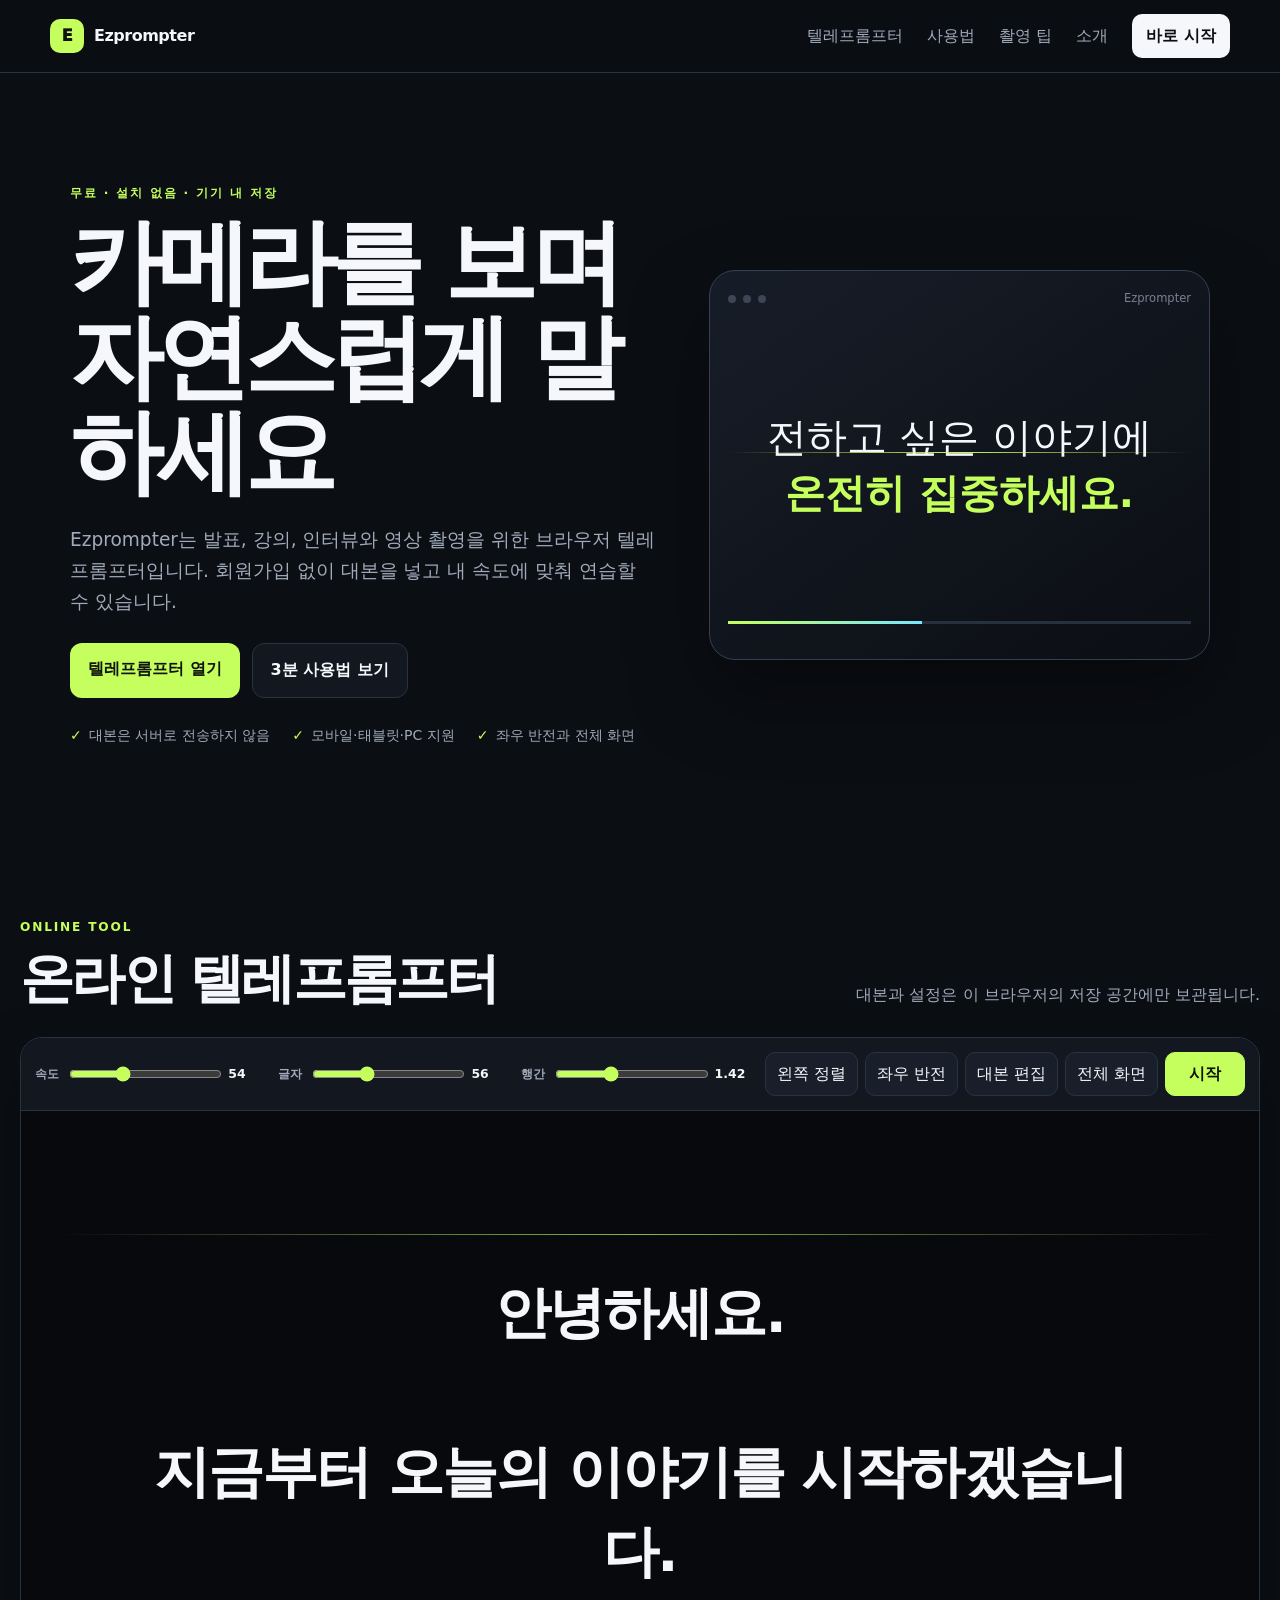
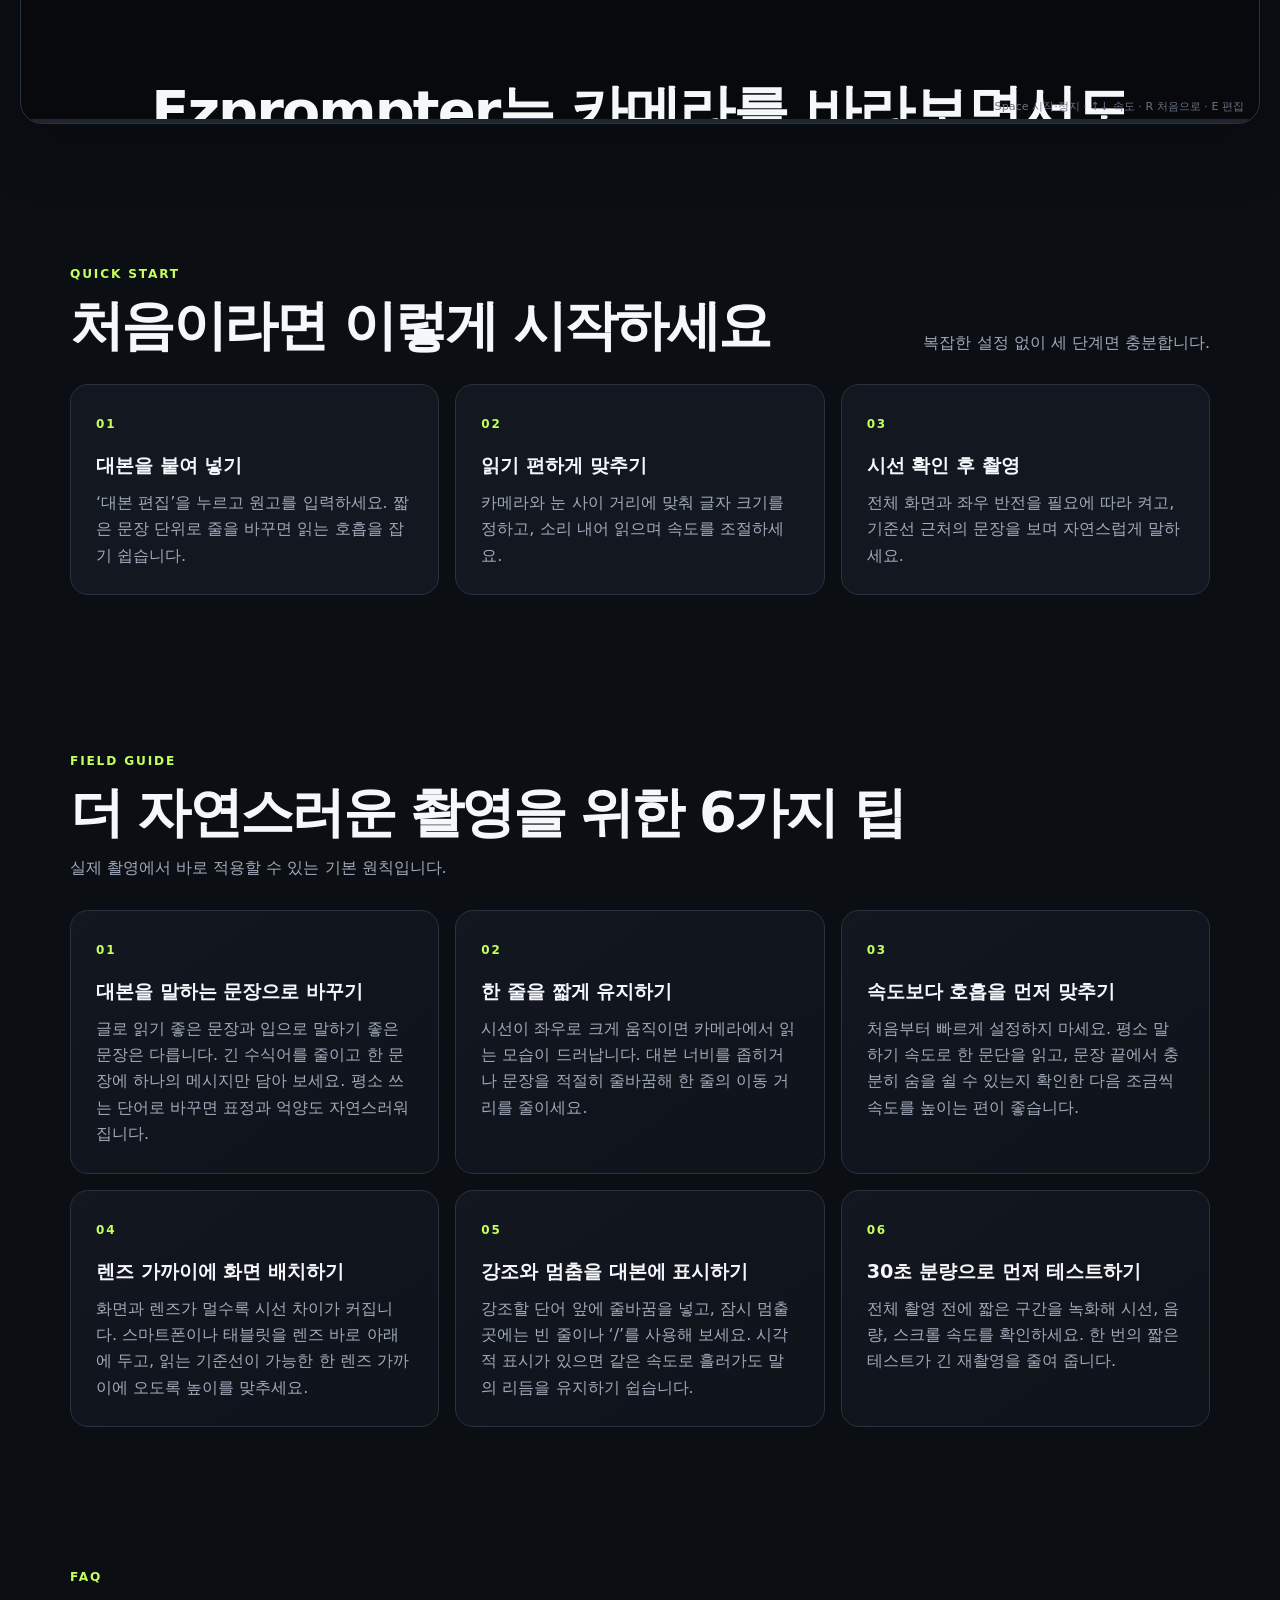
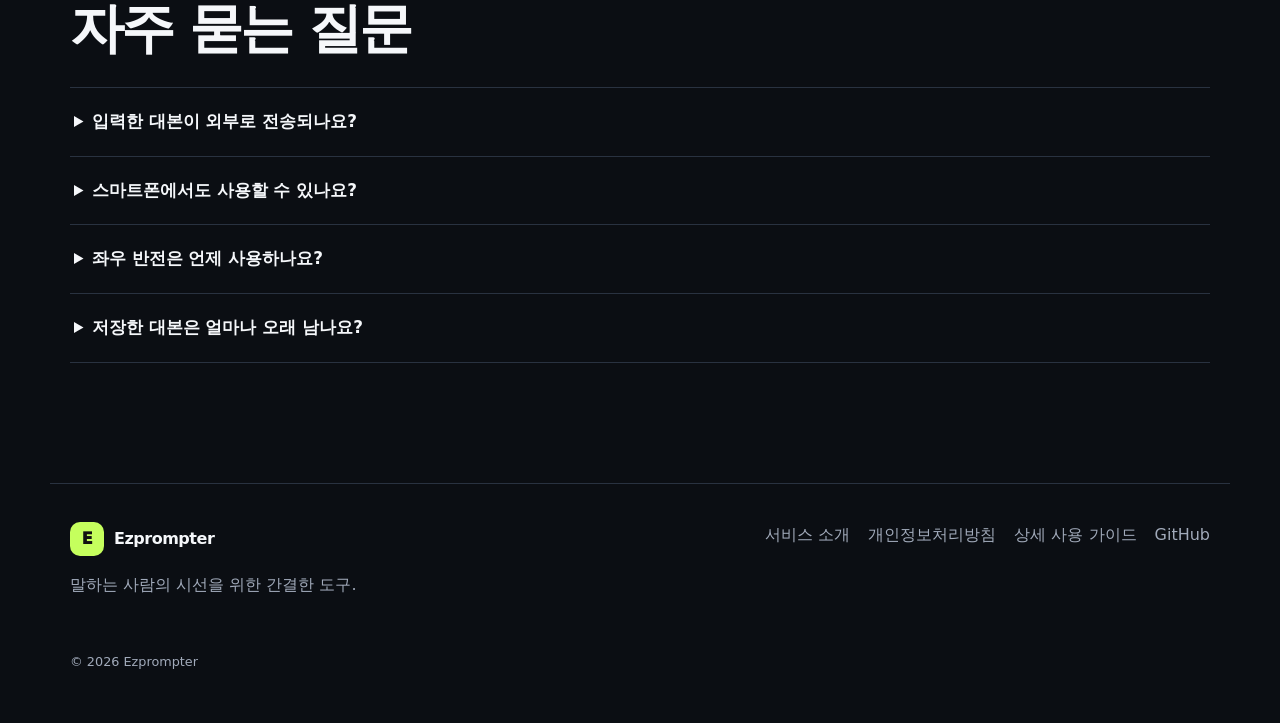
==== index.html @ 07c98682 "Restore Ezprompter branding" ====
<!doctype html>
<html lang="ko">
<head>
  <meta charset="utf-8">
  <meta name="viewport" content="width=device-width, initial-scale=1">
  <meta name="description" content="설치 없이 사용하는 무료 온라인 텔레프롬프터. 대본 자동 스크롤, 속도·글자 크기 조절, 좌우 반전과 실전 촬영 가이드를 제공합니다.">
  <meta name="theme-color" content="#0b0e13">
  <meta property="og:title" content="Ezprompter — 무료 온라인 텔레프롬프터">
  <meta property="og:description" content="브라우저에서 바로 대본을 연습하고 촬영하세요. 입력한 대본은 기기에만 저장됩니다.">
  <meta property="og:type" content="website">
  <meta property="og:url" content="https://easy-prompter.pages.dev/">
  <link rel="canonical" href="https://easy-prompter.pages.dev/">
  <link rel="stylesheet" href="styles.css">
  <title>Ezprompter — 무료 온라인 텔레프롬프터</title>
</head>
<body>
  <a class="skip-link" href="#main-content">본문으로 바로가기</a>
  <header class="site-header">
    <a class="brand" href="index.html" aria-label="Ezprompter 홈">
      <span class="brand-mark" aria-hidden="true">E</span>
      <span>Ezprompter</span>
    </a>
    <nav aria-label="주요 메뉴">
      <a href="#prompter">텔레프롬프터</a>
      <a href="#guide">사용법</a>
      <a href="#tips">촬영 팁</a>
      <a href="about.html">소개</a>
    </nav>
    <a class="header-cta" href="#prompter">바로 시작</a>
  </header>

  <main id="main-content">
    <section class="hero" aria-labelledby="hero-title">
      <div class="hero-copy">
        <p class="eyebrow">무료 · 설치 없음 · 기기 내 저장</p>
        <h1 id="hero-title">카메라를 보며<br>자연스럽게 말하세요</h1>
        <p class="hero-description">Ezprompter는 발표, 강의, 인터뷰와 영상 촬영을 위한 브라우저 텔레프롬프터입니다. 회원가입 없이 대본을 넣고 내 속도에 맞춰 연습할 수 있습니다.</p>
        <div class="hero-actions">
          <a class="button primary" href="#prompter">텔레프롬프터 열기</a>
          <a class="button secondary" href="#guide">3분 사용법 보기</a>
        </div>
        <ul class="trust-list" aria-label="서비스 특징">
          <li>대본은 서버로 전송하지 않음</li>
          <li>모바일·태블릿·PC 지원</li>
          <li>좌우 반전과 전체 화면</li>
        </ul>
      </div>
      <div class="hero-preview" aria-hidden="true">
        <div class="preview-bar"><i></i><i></i><i></i><span>Ezprompter</span></div>
        <div class="preview-line"></div>
        <p>전하고 싶은 이야기에<br><strong>온전히 집중하세요.</strong></p>
        <div class="preview-progress"><span></span></div>
      </div>
    </section>

    <section class="prompter-section" id="prompter" aria-labelledby="prompter-title">
      <div class="section-heading">
        <div><p class="eyebrow">ONLINE TOOL</p><h2 id="prompter-title">온라인 텔레프롬프터</h2></div>
        <p>대본과 설정은 이 브라우저의 저장 공간에만 보관됩니다.</p>
      </div>
      <div class="prompter-app paused" id="prompterApp">
        <div class="controls" aria-label="텔레프롬프터 설정">
          <label>속도 <input id="speed" type="range" min="1" max="160" value="54"><output id="speedOutput">54</output></label>
          <label>글자 <input id="fontSize" type="range" min="28" max="110" value="56"><output id="fontOutput">56</output></label>
          <label>행간 <input id="lineHeight" type="range" min="100" max="220" value="142"><output id="lineOutput">1.42</output></label>
          <div class="control-buttons">
            <button type="button" id="alignBtn" aria-pressed="false">왼쪽 정렬</button>
            <button type="button" id="mirrorBtn" aria-pressed="false">좌우 반전</button>
            <button type="button" id="editBtn" aria-pressed="false">대본 편집</button>
            <button type="button" id="fullBtn">전체 화면</button>
            <button class="play-button" type="button" id="playBtn">시작</button>
          </div>
        </div>
        <div class="stage" id="stage" aria-label="대본 재생 화면">
          <div class="script-scroller" id="scroller" tabindex="0" aria-label="스크롤되는 대본">
            <div class="script" id="script" contenteditable="false" spellcheck="false"></div>
          </div>
          <div class="reading-line" aria-hidden="true"></div>
          <div class="progress" aria-hidden="true"><span id="progressBar"></span></div>
          <p class="keyboard-hint">Space 시작·정지 · ↑↓ 속도 · R 처음으로 · E 편집</p>
        </div>
        <p class="status" id="status" role="status" aria-live="polite">재생 준비</p>
      </div>
    </section>

    <section class="content-section" id="guide" aria-labelledby="guide-title">
      <div class="section-heading"><div><p class="eyebrow">QUICK START</p><h2 id="guide-title">처음이라면 이렇게 시작하세요</h2></div><p>복잡한 설정 없이 세 단계면 충분합니다.</p></div>
      <ol class="steps">
        <li><span>01</span><h3>대본을 붙여 넣기</h3><p>‘대본 편집’을 누르고 원고를 입력하세요. 짧은 문장 단위로 줄을 바꾸면 읽는 호흡을 잡기 쉽습니다.</p></li>
        <li><span>02</span><h3>읽기 편하게 맞추기</h3><p>카메라와 눈 사이 거리에 맞춰 글자 크기를 정하고, 소리 내어 읽으며 속도를 조절하세요.</p></li>
        <li><span>03</span><h3>시선 확인 후 촬영</h3><p>전체 화면과 좌우 반전을 필요에 따라 켜고, 기준선 근처의 문장을 보며 자연스럽게 말하세요.</p></li>
      </ol>
    </section>

    <section class="content-section tips-section" id="tips" aria-labelledby="tips-title">
      <div class="section-heading"><div><p class="eyebrow">FIELD GUIDE</p><h2 id="tips-title">더 자연스러운 촬영을 위한 6가지 팁</h2></div><p>실제 촬영에서 바로 적용할 수 있는 기본 원칙입니다.</p></div>
      <div class="article-grid">
        <article><span>01</span><h3>대본을 말하는 문장으로 바꾸기</h3><p>글로 읽기 좋은 문장과 입으로 말하기 좋은 문장은 다릅니다. 긴 수식어를 줄이고 한 문장에 하나의 메시지만 담아 보세요. 평소 쓰는 단어로 바꾸면 표정과 억양도 자연스러워집니다.</p></article>
        <article><span>02</span><h3>한 줄을 짧게 유지하기</h3><p>시선이 좌우로 크게 움직이면 카메라에서 읽는 모습이 드러납니다. 대본 너비를 좁히거나 문장을 적절히 줄바꿈해 한 줄의 이동 거리를 줄이세요.</p></article>
        <article><span>03</span><h3>속도보다 호흡을 먼저 맞추기</h3><p>처음부터 빠르게 설정하지 마세요. 평소 말하기 속도로 한 문단을 읽고, 문장 끝에서 충분히 숨을 쉴 수 있는지 확인한 다음 조금씩 속도를 높이는 편이 좋습니다.</p></article>
        <article><span>04</span><h3>렌즈 가까이에 화면 배치하기</h3><p>화면과 렌즈가 멀수록 시선 차이가 커집니다. 스마트폰이나 태블릿을 렌즈 바로 아래에 두고, 읽는 기준선이 가능한 한 렌즈 가까이에 오도록 높이를 맞추세요.</p></article>
        <article><span>05</span><h3>강조와 멈춤을 대본에 표시하기</h3><p>강조할 단어 앞에 줄바꿈을 넣고, 잠시 멈출 곳에는 빈 줄이나 ‘/’를 사용해 보세요. 시각적 표시가 있으면 같은 속도로 흘러가도 말의 리듬을 유지하기 쉽습니다.</p></article>
        <article><span>06</span><h3>30초 분량으로 먼저 테스트하기</h3><p>전체 촬영 전에 짧은 구간을 녹화해 시선, 음량, 스크롤 속도를 확인하세요. 한 번의 짧은 테스트가 긴 재촬영을 줄여 줍니다.</p></article>
      </div>
    </section>

    <section class="faq content-section" aria-labelledby="faq-title">
      <div class="section-heading"><div><p class="eyebrow">FAQ</p><h2 id="faq-title">자주 묻는 질문</h2></div></div>
      <div class="faq-list">
        <details><summary>입력한 대본이 외부로 전송되나요?</summary><p>아니요. 대본은 브라우저의 localStorage에만 저장되며 별도 서버로 전송하지 않습니다. 공용 기기에서는 사용 후 브라우저 사이트 데이터를 삭제해 주세요.</p></details>
        <details><summary>스마트폰에서도 사용할 수 있나요?</summary><p>최신 모바일 브라우저에서 사용할 수 있습니다. 화면을 가로로 돌리고 전체 화면을 사용하면 더 넓은 대본 화면을 확보할 수 있습니다.</p></details>
        <details><summary>좌우 반전은 언제 사용하나요?</summary><p>반투명 반사 유리를 사용하는 텔레프롬프터 장비에 화면을 비출 때 사용합니다. 일반 화면을 직접 보는 경우에는 반전을 끄면 됩니다.</p></details>
        <details><summary>저장한 대본은 얼마나 오래 남나요?</summary><p>브라우저 사이트 데이터를 지우거나 비공개 모드를 종료하기 전까지 해당 브라우저에 남습니다. 브라우저나 기기 사이에서 자동 동기화되지는 않습니다.</p></details>
      </div>
    </section>
  </main>

  <footer>
    <div><a class="brand footer-brand" href="index.html"><span class="brand-mark" aria-hidden="true">E</span><span>Ezprompter</span></a><p>말하는 사람의 시선을 위한 간결한 도구.</p></div>
    <nav aria-label="하단 메뉴"><a href="about.html">서비스 소개</a><a href="privacy.html">개인정보처리방침</a><a href="guide.html">상세 사용 가이드</a><a href="https://github.com/yoonhellokang/easy-prompter">GitHub</a></nav>
    <p class="copyright">© 2026 Ezprompter</p>
  </footer>
  <script src="app.js"></script>
</body>
</html>
---- styles.css ----
:root{--bg:#0b0e13;--surface:#121720;--surface-2:#181f2b;--line:#293240;--text:#f5f7fa;--muted:#a1aaba;--accent:#c5ff5d;--blue:#79e6ff;--max:1180px;--radius:22px}*{box-sizing:border-box}html{scroll-behavior:smooth}body{margin:0;background:var(--bg);color:var(--text);font-family:Inter,Pretendard,"Noto Sans KR",system-ui,sans-serif;line-height:1.65}a{color:inherit}button,input{font:inherit}.skip-link{position:fixed;left:12px;top:-60px;z-index:100;background:var(--accent);color:#111;padding:10px 16px;border-radius:8px}.skip-link:focus{top:12px}.site-header{position:sticky;top:0;z-index:20;display:flex;align-items:center;gap:24px;padding:14px max(20px,calc((100vw - var(--max))/2));background:rgba(11,14,19,.9);border-bottom:1px solid var(--line);backdrop-filter:blur(16px)}.brand{display:flex;align-items:center;gap:10px;text-decoration:none;font-weight:850;letter-spacing:-.03em;white-space:nowrap}.brand-mark{display:grid;place-items:center;width:34px;height:34px;border-radius:10px;background:var(--accent);color:#111;font-weight:950}.site-header nav{display:none;margin-left:auto;gap:24px}.site-header nav a,footer nav a{color:var(--muted);text-decoration:none}.site-header nav a:hover,footer nav a:hover{color:var(--text)}.header-cta{margin-left:auto;padding:9px 14px;border-radius:10px;background:var(--text);color:var(--bg);font-weight:750;text-decoration:none}.hero{max-width:var(--max);margin:auto;padding:76px 20px 70px;display:grid;gap:50px;align-items:center}.eyebrow{margin:0 0 12px;color:var(--accent);font-size:.76rem;font-weight:850;letter-spacing:.15em}.hero h1{margin:0;font-size:clamp(2.8rem,9vw,5.8rem);line-height:1.02;letter-spacing:-.065em}.hero-description{max-width:650px;margin:26px 0;color:var(--muted);font-size:clamp(1rem,2vw,1.16rem)}.hero-actions{display:flex;flex-wrap:wrap;gap:12px}.button{padding:13px 18px;border-radius:12px;text-decoration:none;font-weight:800}.button.primary{background:var(--accent);color:#10140a}.button.secondary{border:1px solid var(--line);background:var(--surface)}.trust-list{display:flex;flex-wrap:wrap;gap:8px 22px;margin:26px 0 0;padding:0;list-style:none;color:var(--muted);font-size:.88rem}.trust-list li:before{content:"✓";margin-right:7px;color:var(--accent)}.hero-preview{min-height:390px;padding:18px;border:1px solid #344052;border-radius:26px;background:linear-gradient(145deg,#171d28,#0b0e13);box-shadow:0 35px 80px rgba(0,0,0,.35);overflow:hidden}.preview-bar{display:flex;align-items:center;gap:7px;color:#778194;font-size:.72rem}.preview-bar i{width:8px;height:8px;border-radius:50%;background:#3c4657}.preview-bar span{margin-left:auto}.hero-preview p{margin:100px 0;text-align:center;font-size:clamp(1.5rem,4vw,2.5rem);line-height:1.4}.hero-preview strong{color:var(--accent)}.preview-line{position:relative;top:144px;height:1px;background:linear-gradient(90deg,transparent,var(--accent),transparent)}.preview-progress{height:3px;background:#27303e}.preview-progress span{display:block;width:42%;height:100%;background:linear-gradient(90deg,var(--accent),var(--blue))}.prompter-section,.content-section{max-width:var(--max);margin:auto;padding:70px 20px}.prompter-section{max-width:1280px}.section-heading{display:flex;flex-wrap:wrap;justify-content:space-between;align-items:end;gap:12px;margin-bottom:28px}.section-heading h2{margin:0;font-size:clamp(2rem,5vw,3.4rem);line-height:1.1;letter-spacing:-.05em}.section-heading>p{max-width:440px;margin:0;color:var(--muted)}.prompter-app{overflow:hidden;border:1px solid var(--line);border-radius:var(--radius);background:#07090d;box-shadow:0 25px 60px rgba(0,0,0,.25)}.controls{display:flex;flex-wrap:wrap;align-items:center;gap:14px;padding:14px;background:var(--surface);border-bottom:1px solid var(--line)}.controls label{display:grid;grid-template-columns:auto minmax(80px,1fr) 36px;align-items:center;gap:8px;flex:1;min-width:165px;color:var(--muted);font-size:.78rem;font-weight:800}.controls input{width:100%;accent-color:var(--accent)}.controls output{color:var(--text);font-variant-numeric:tabular-nums}.control-buttons{display:flex;flex-wrap:wrap;gap:7px;width:100%}.control-buttons button{min-height:42px;padding:8px 11px;border:1px solid var(--line);border-radius:10px;background:var(--surface-2);color:var(--text);cursor:pointer}.control-buttons button[aria-pressed=true]{border-color:var(--accent);color:var(--accent)}.control-buttons .play-button{margin-left:auto;min-width:80px;background:var(--accent);border-color:var(--accent);color:#10140a;font-weight:900}.stage{position:relative;height:min(68vh,670px);min-height:430px;overflow:hidden}.script-scroller{position:absolute;inset:0;overflow-y:auto;scrollbar-width:none}.script-scroller::-webkit-scrollbar{display:none}.script{width:min(88%,1000px);margin:auto;padding:18vh 0 80vh;font-size:56px;line-height:1.42;font-weight:750;letter-spacing:-.035em;text-align:center;white-space:pre-wrap}.script[contenteditable=true]{cursor:text;outline:1px dashed var(--accent);outline-offset:-8px}.reading-line{pointer-events:none;position:absolute;left:3%;right:3%;top:20%;height:1px;background:linear-gradient(90deg,transparent,var(--accent),transparent);opacity:.7}.progress{position:absolute;bottom:0;left:0;right:0;height:4px;background:#1e2631}.progress span{display:block;width:0;height:100%;background:linear-gradient(90deg,var(--accent),var(--blue))}.keyboard-hint{position:absolute;right:15px;bottom:7px;margin:0;color:#687384;font-size:.7rem}.status{position:absolute;width:1px;height:1px;overflow:hidden;clip:rect(0 0 0 0)}.mirror .script{transform:scaleX(-1)}.steps{display:grid;gap:16px;padding:0;list-style:none;counter-reset:step}.steps li,.article-grid article{padding:25px;border:1px solid var(--line);border-radius:18px;background:var(--surface)}.steps span,.article-grid span{color:var(--accent);font-size:.75rem;font-weight:900;letter-spacing:.15em}.steps h3,.article-grid h3{margin:14px 0 8px;font-size:1.2rem}.steps p,.article-grid p{margin:0;color:var(--muted)}.tips-section{max-width:var(--max)}.article-grid{display:grid;gap:16px}.article-grid article{background:linear-gradient(145deg,var(--surface),#0f131a)}.faq-list{border-top:1px solid var(--line)}details{border-bottom:1px solid var(--line);padding:20px 4px}summary{cursor:pointer;font-weight:800;font-size:1.05rem}details p{max-width:850px;color:var(--muted)}footer{max-width:var(--max);margin:50px auto 0;padding:38px 20px;border-top:1px solid var(--line);display:grid;gap:24px;color:var(--muted)}.footer-brand{color:var(--text)}footer nav{display:flex;flex-wrap:wrap;gap:18px}.copyright{font-size:.8rem}@media(min-width:720px){.site-header nav{display:flex}.header-cta{margin-left:0}.hero{grid-template-columns:1.08fr .92fr;padding-top:110px;padding-bottom:100px}.steps{grid-template-columns:repeat(3,1fr)}.article-grid{grid-template-columns:repeat(2,1fr)}footer{grid-template-columns:1fr auto;align-items:start}.copyright{grid-column:1/-1}.controls{flex-wrap:nowrap}.control-buttons{width:auto;flex:none}}@media(min-width:1050px){.article-grid{grid-template-columns:repeat(3,1fr)}}@media(max-width:520px){.header-cta{display:none}.hero{padding-top:55px}.stage{min-height:480px}.script{font-size:42px}.keyboard-hint{display:none}.control-buttons button{flex:1}.control-buttons .play-button{margin-left:0}.section-heading{align-items:start}}
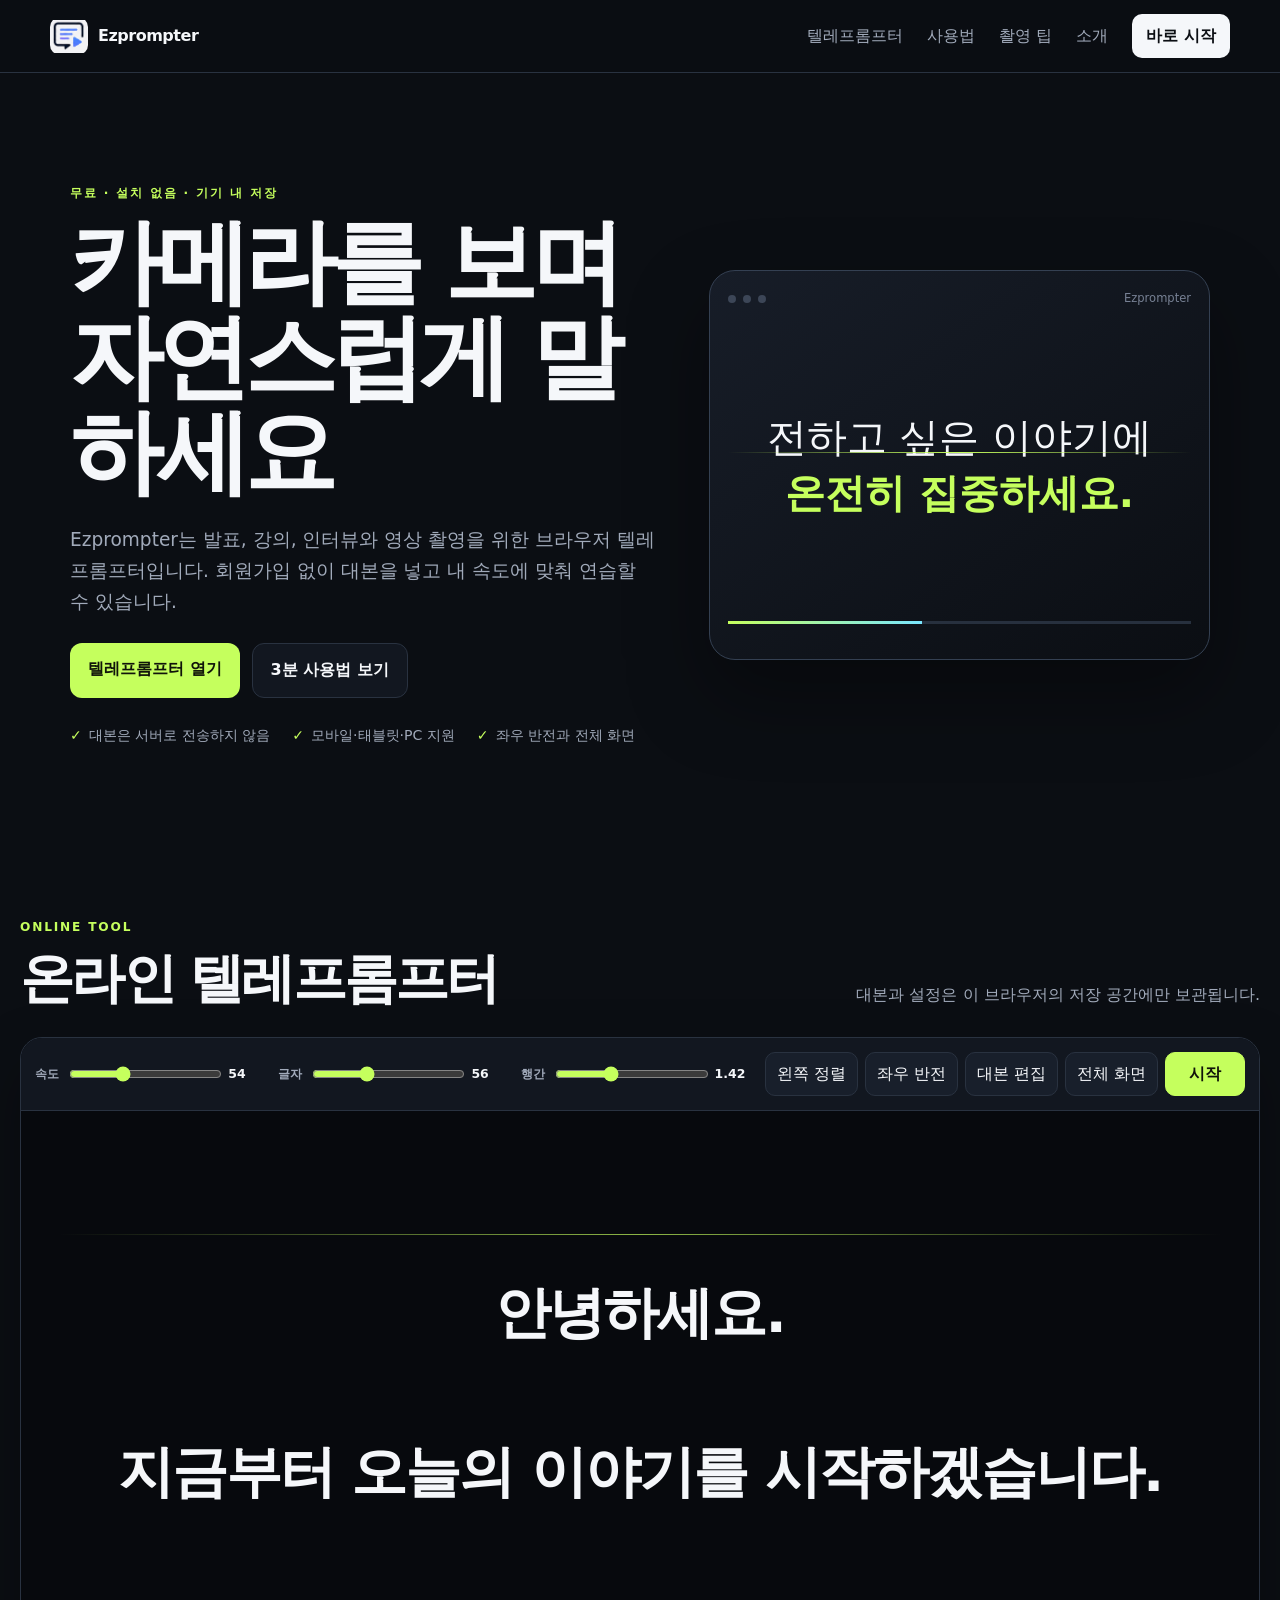
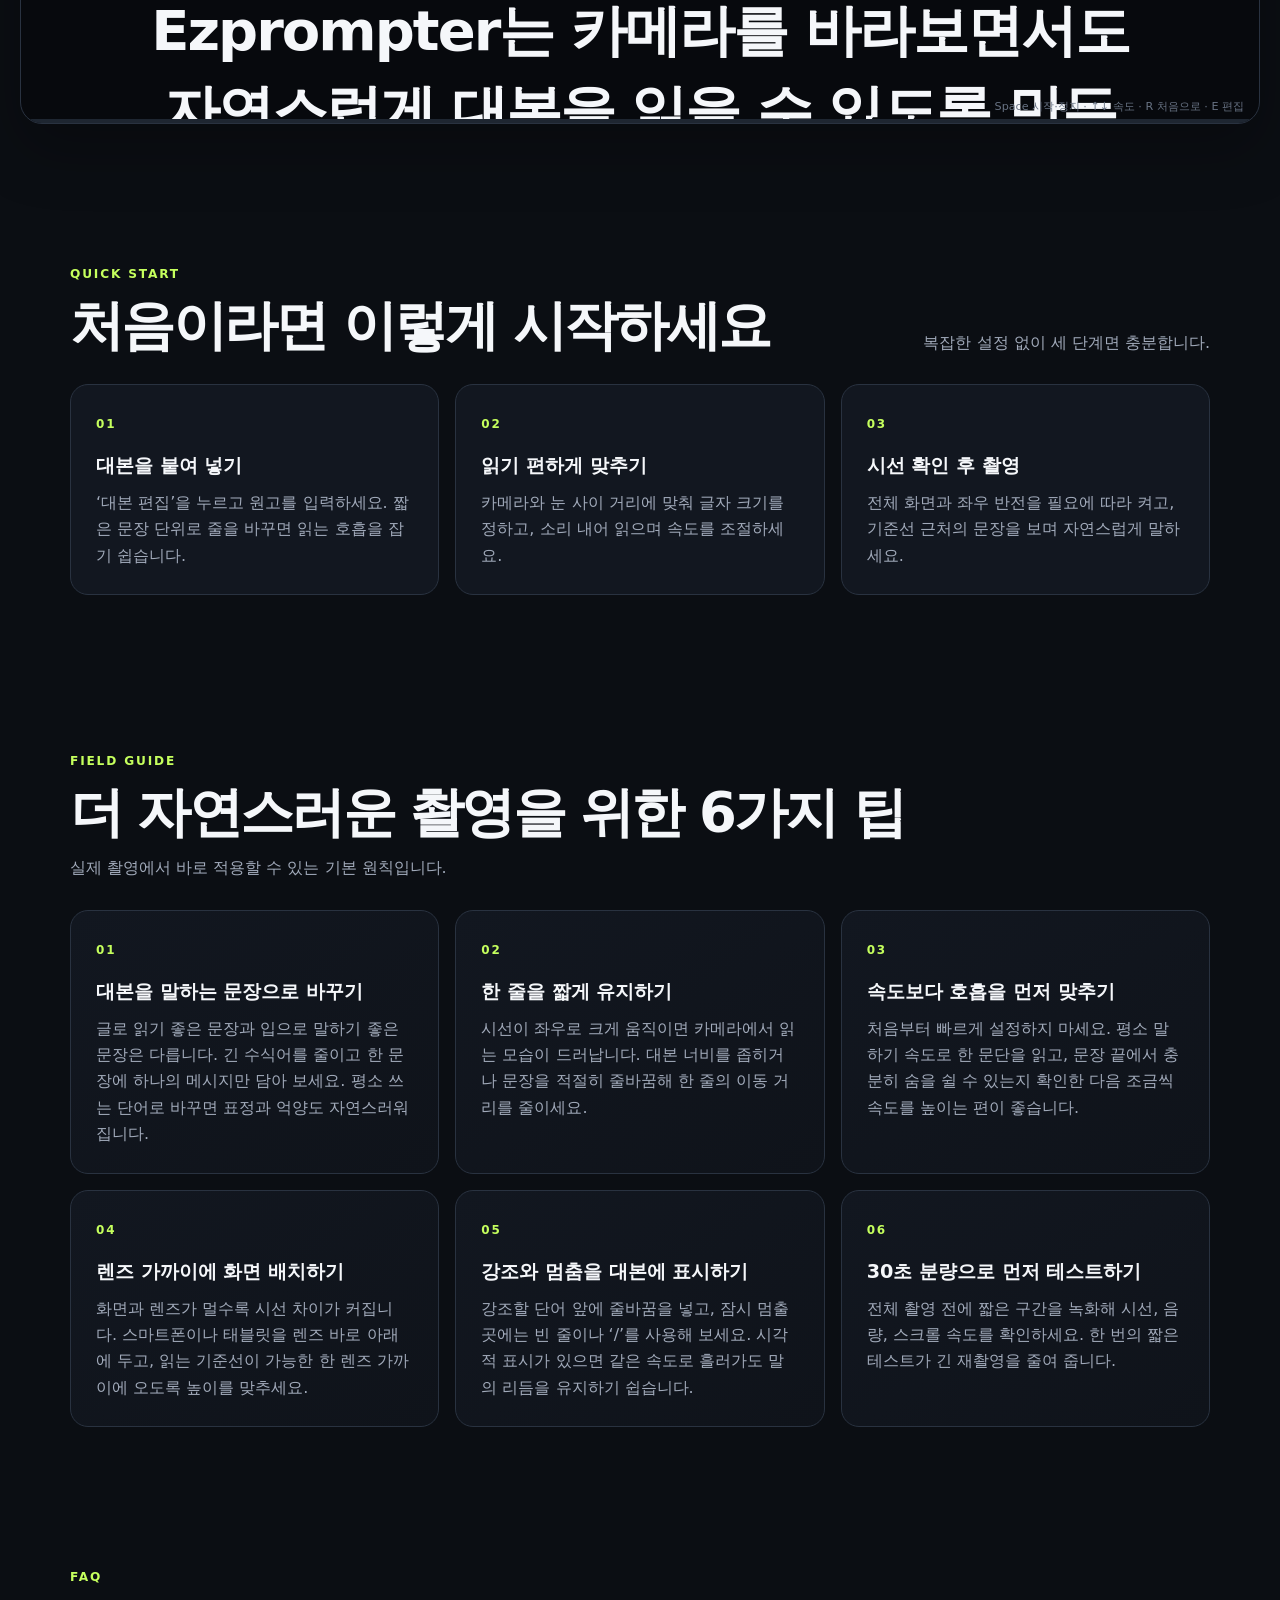
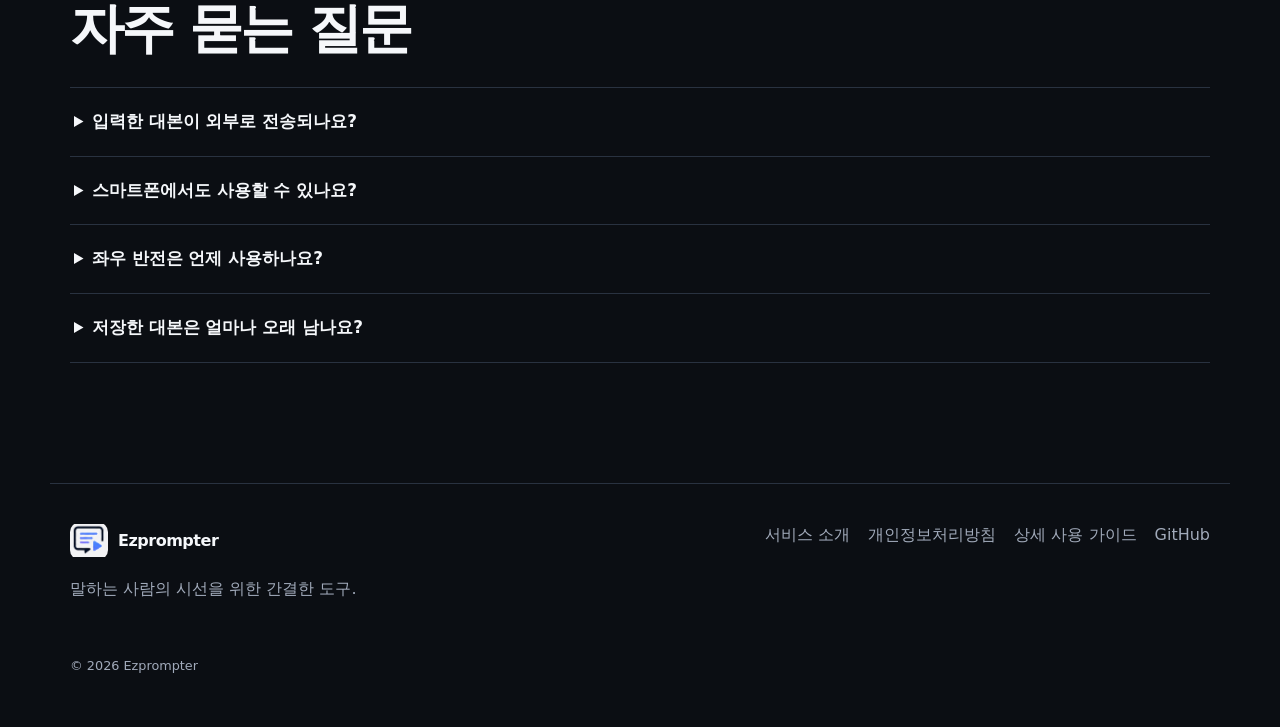
==== commit 525bce93: "Add Ezprompter logo" ====
--- a/index.html
+++ b/index.html
@@ -11,13 +11,15 @@
   <meta property="og:url" content="https://easy-prompter.pages.dev/">
   <link rel="canonical" href="https://easy-prompter.pages.dev/">
   <link rel="stylesheet" href="styles.css">
+  <link rel="stylesheet" href="brand.css">
+  <link rel="stylesheet" href="fullscreen.css">
   <title>Ezprompter — 무료 온라인 텔레프롬프터</title>
 </head>
 <body>
   <a class="skip-link" href="#main-content">본문으로 바로가기</a>
   <header class="site-header">
     <a class="brand" href="index.html" aria-label="Ezprompter 홈">
-      <span class="brand-mark" aria-hidden="true">E</span>
+      <img class="brand-logo" src="ezprompter-logo.png" alt="">
       <span>Ezprompter</span>
     </a>
     <nav aria-label="주요 메뉴">
@@ -116,7 +118,7 @@
   </main>
 
   <footer>
-    <div><a class="brand footer-brand" href="index.html"><span class="brand-mark" aria-hidden="true">E</span><span>Ezprompter</span></a><p>말하는 사람의 시선을 위한 간결한 도구.</p></div>
+    <div><a class="brand footer-brand" href="index.html"><img class="brand-logo" src="ezprompter-logo.png" alt=""><span>Ezprompter</span></a><p>말하는 사람의 시선을 위한 간결한 도구.</p></div>
     <nav aria-label="하단 메뉴"><a href="about.html">서비스 소개</a><a href="privacy.html">개인정보처리방침</a><a href="guide.html">상세 사용 가이드</a><a href="https://github.com/yoonhellokang/easy-prompter">GitHub</a></nav>
     <p class="copyright">© 2026 Ezprompter</p>
   </footer>
--- a/brand.css
+++ b/brand.css
@@ -0,0 +1,7 @@
+.brand-logo {
+  width: 38px;
+  height: 38px;
+  flex: none;
+  object-fit: contain;
+  border-radius: 10px;
+}
--- a/fullscreen.css
+++ b/fullscreen.css
@@ -0,0 +1,41 @@
+/* 전체 화면에서는 상단 조작부를 제외한 남은 높이를 대본 영역에 정확히 할당한다. */
+.script {
+  width: min(90%, 1400px);
+}
+
+.prompter-app:fullscreen {
+  width: 100vw;
+  height: 100vh;
+  height: 100dvh;
+  display: grid;
+  grid-template-rows: auto minmax(0, 1fr);
+  border: 0;
+  border-radius: 0;
+}
+
+.prompter-app:fullscreen .stage {
+  height: auto;
+  min-height: 0;
+}
+
+/* WebKit 계열 브라우저의 이전 전체 화면 선택자도 같은 레이아웃을 사용한다. */
+.prompter-app:-webkit-full-screen {
+  width: 100vw;
+  height: 100vh;
+  height: 100dvh;
+  display: grid;
+  grid-template-rows: auto minmax(0, 1fr);
+  border: 0;
+  border-radius: 0;
+}
+
+.prompter-app:-webkit-full-screen .stage {
+  height: auto;
+  min-height: 0;
+}
+
+@media (max-width: 520px) {
+  .script {
+    width: 94%;
+  }
+}
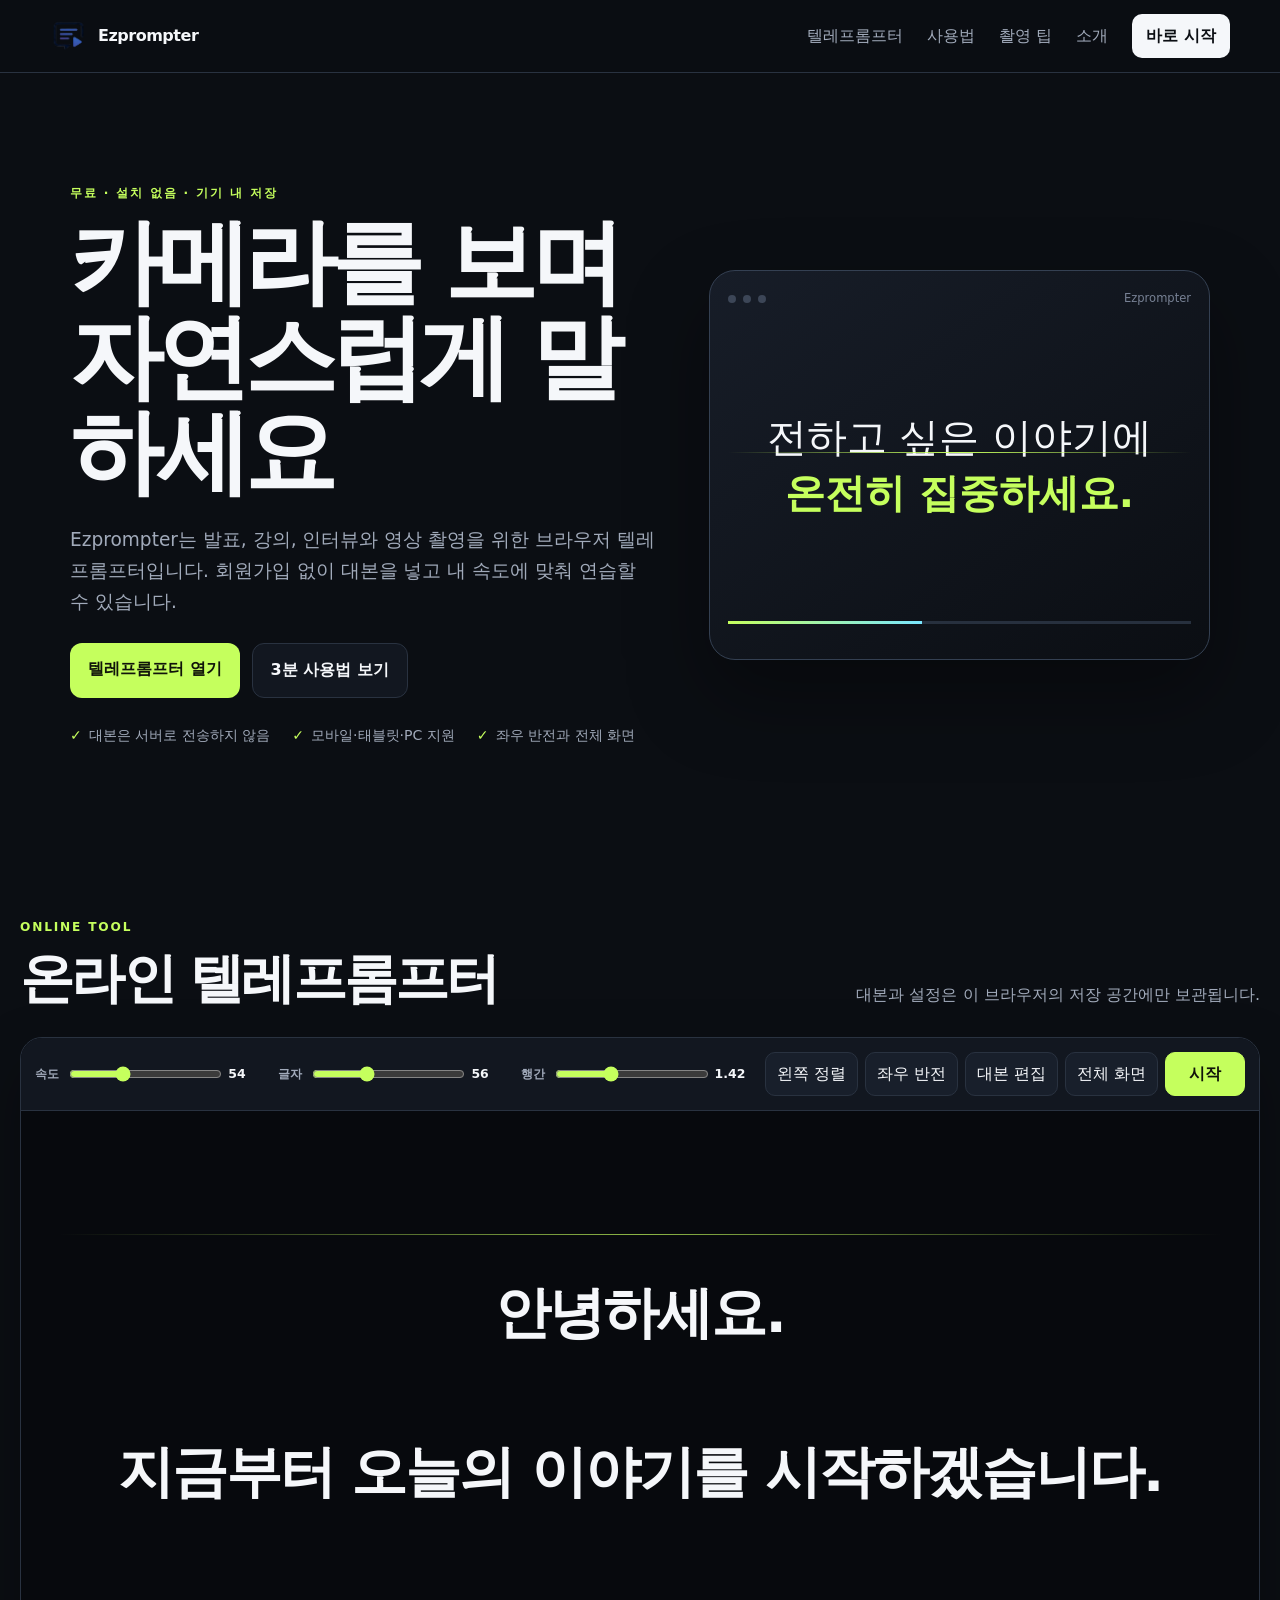
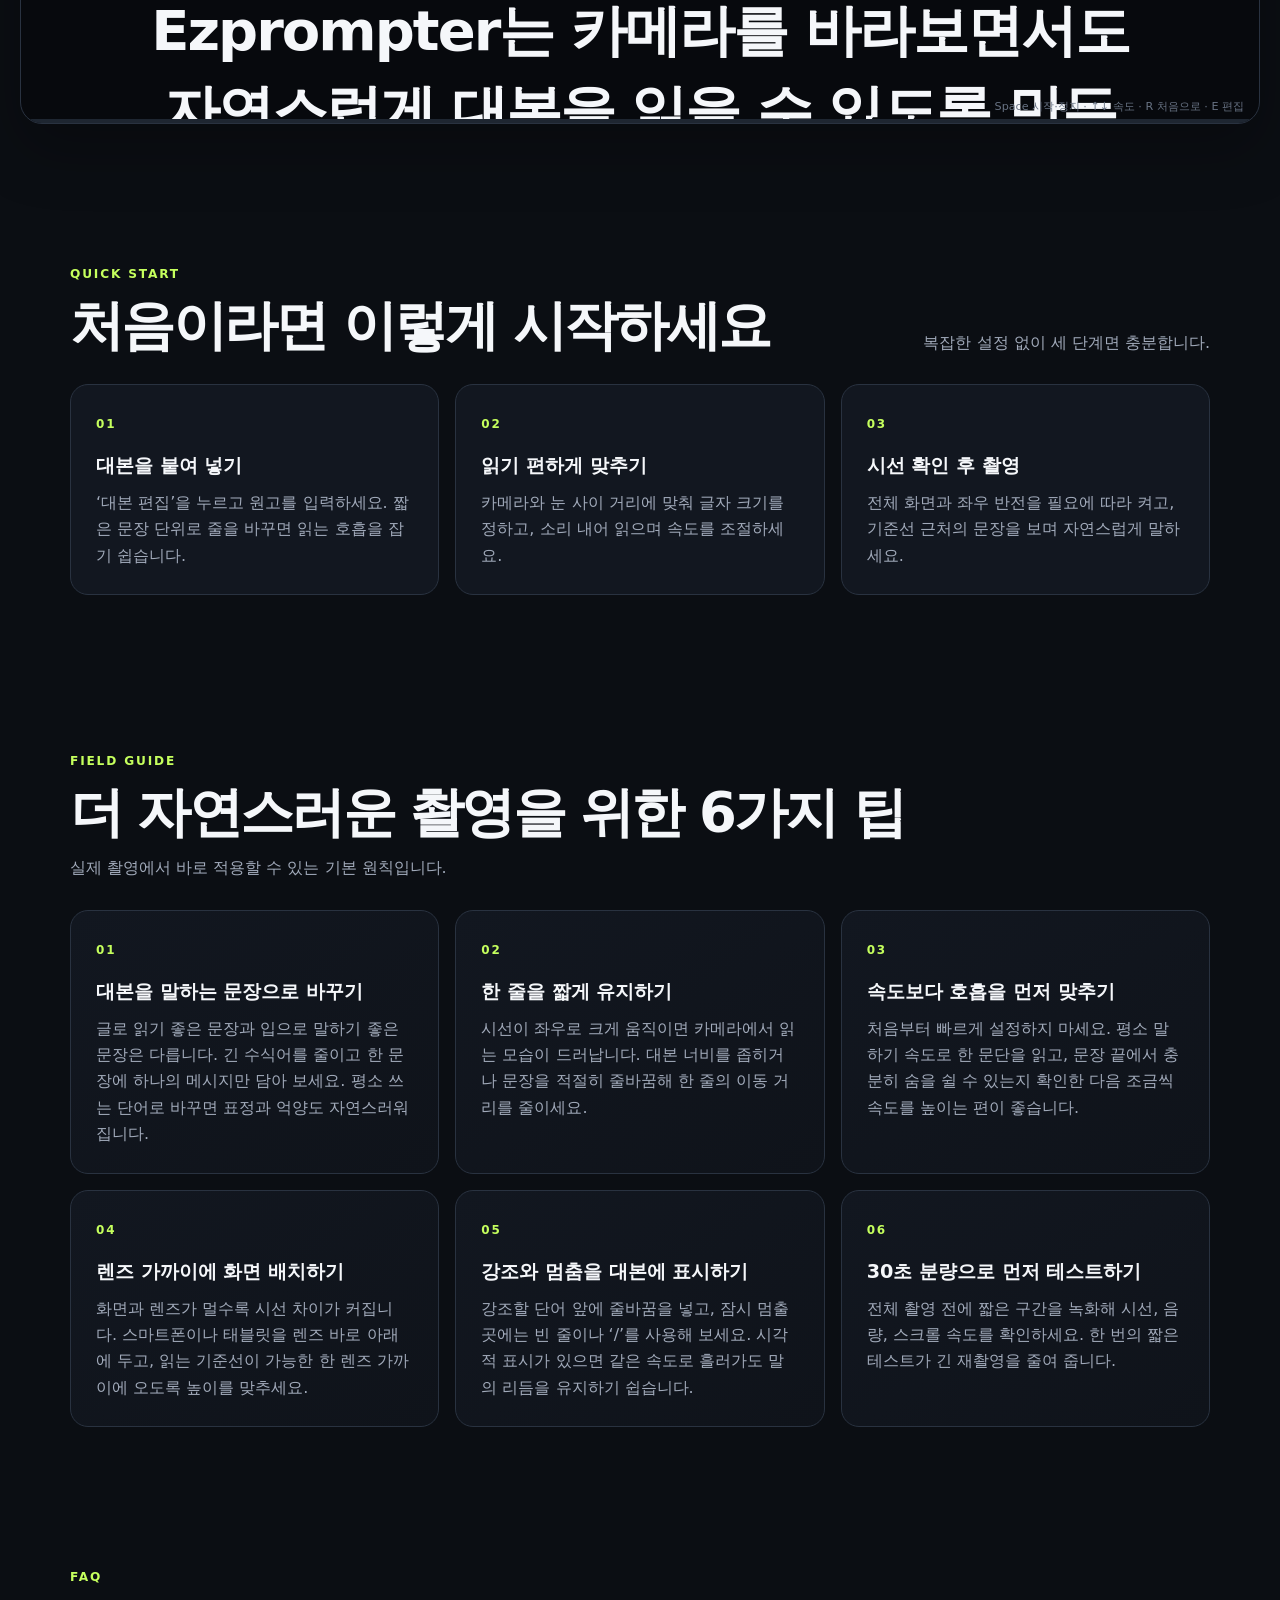
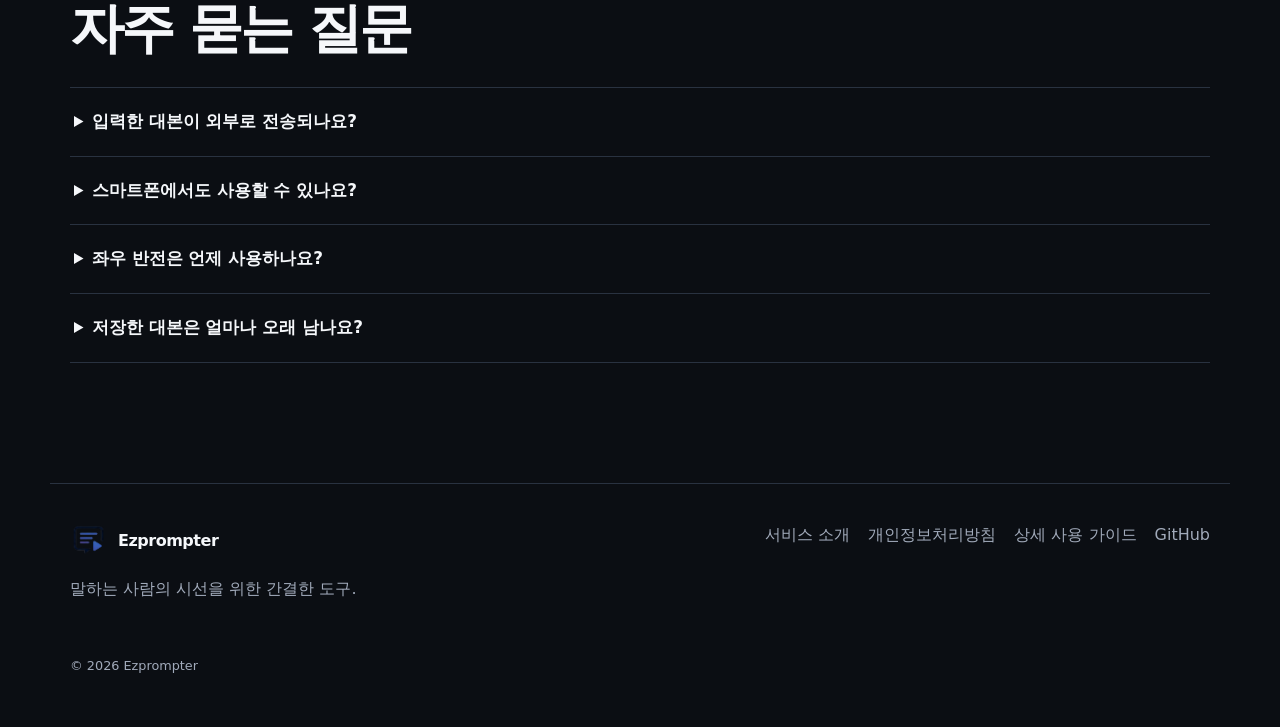
==== commit 173449ed: "Use transparent Ezprompter logo" ====
--- a/index.html
+++ b/index.html
@@ -19,7 +19,7 @@
   <a class="skip-link" href="#main-content">본문으로 바로가기</a>
   <header class="site-header">
     <a class="brand" href="index.html" aria-label="Ezprompter 홈">
-      <img class="brand-logo" src="ezprompter-logo.png" alt="">
+      <img class="brand-logo" src="ezprompter-logo-transparent.png" alt="">
       <span>Ezprompter</span>
     </a>
     <nav aria-label="주요 메뉴">
@@ -118,7 +118,7 @@
   </main>
 
   <footer>
-    <div><a class="brand footer-brand" href="index.html"><img class="brand-logo" src="ezprompter-logo.png" alt=""><span>Ezprompter</span></a><p>말하는 사람의 시선을 위한 간결한 도구.</p></div>
+    <div><a class="brand footer-brand" href="index.html"><img class="brand-logo" src="ezprompter-logo-transparent.png" alt=""><span>Ezprompter</span></a><p>말하는 사람의 시선을 위한 간결한 도구.</p></div>
     <nav aria-label="하단 메뉴"><a href="about.html">서비스 소개</a><a href="privacy.html">개인정보처리방침</a><a href="guide.html">상세 사용 가이드</a><a href="https://github.com/yoonhellokang/easy-prompter">GitHub</a></nav>
     <p class="copyright">© 2026 Ezprompter</p>
   </footer>
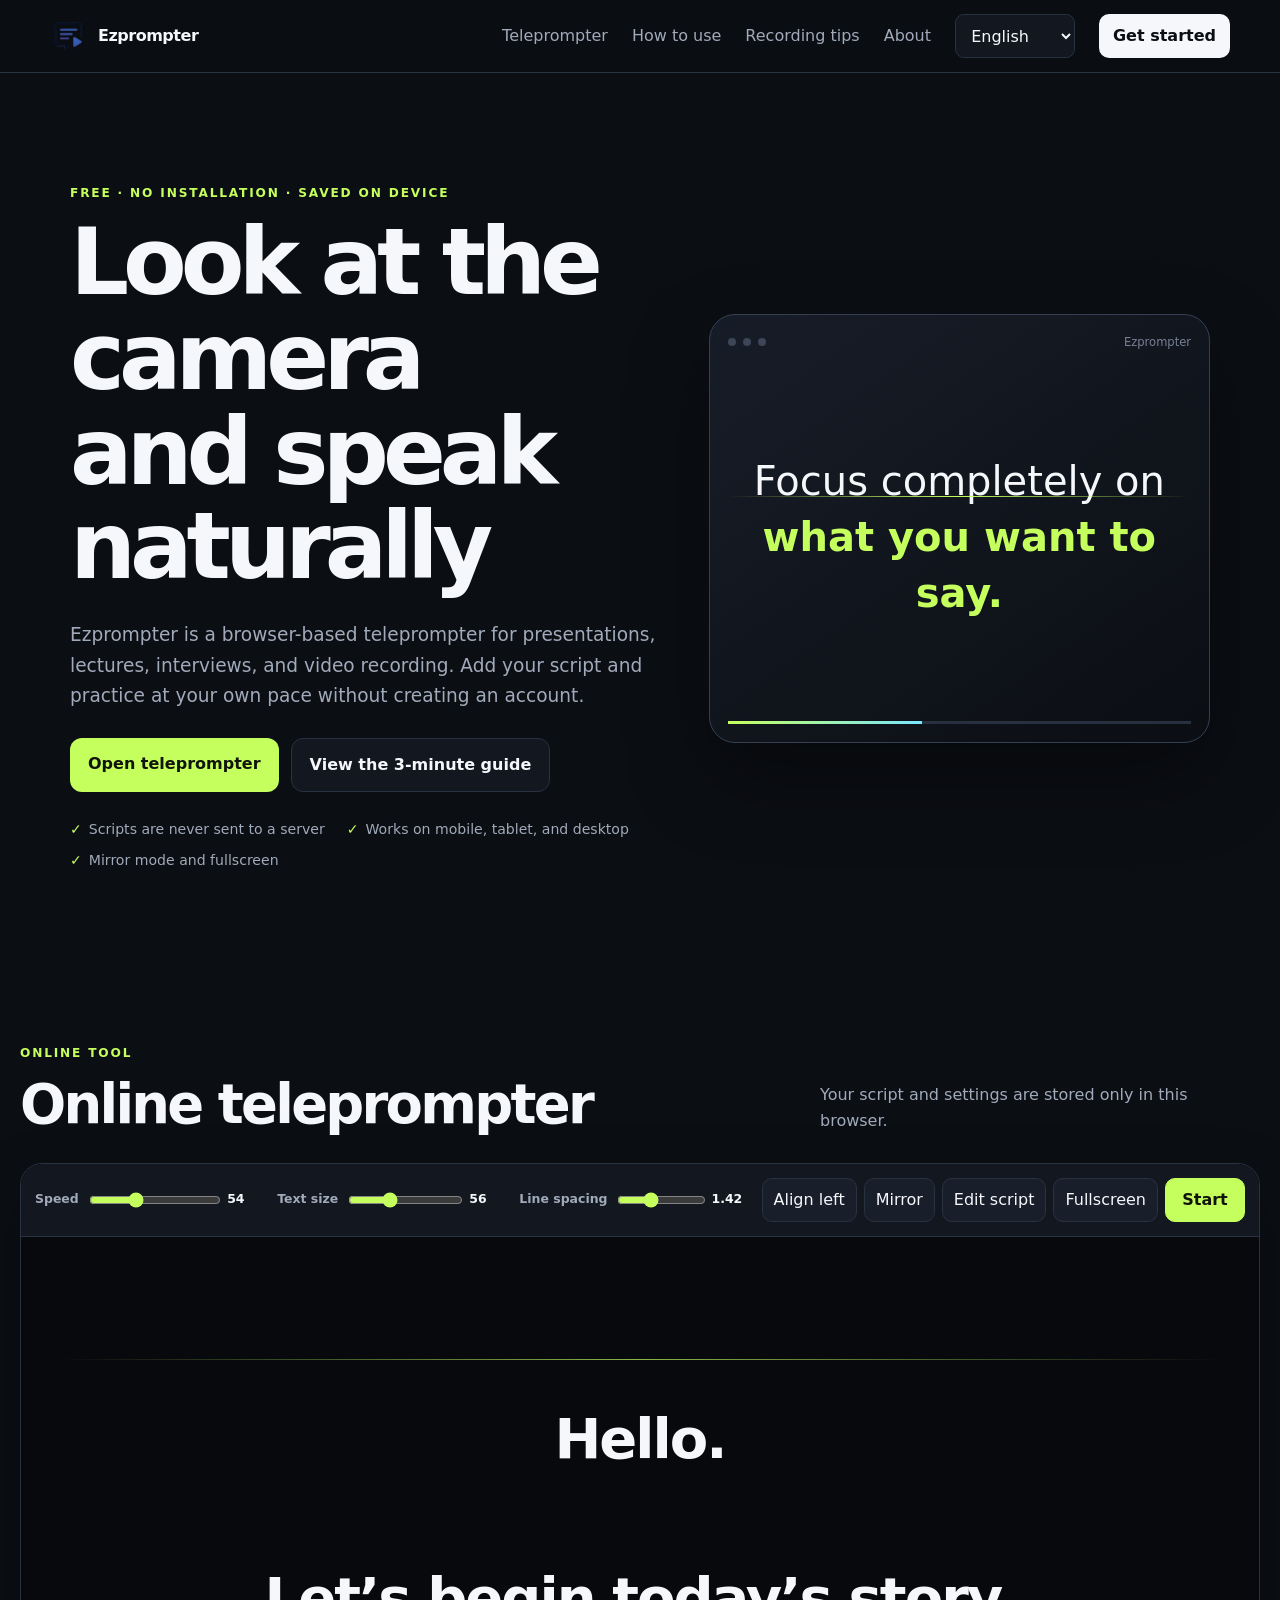
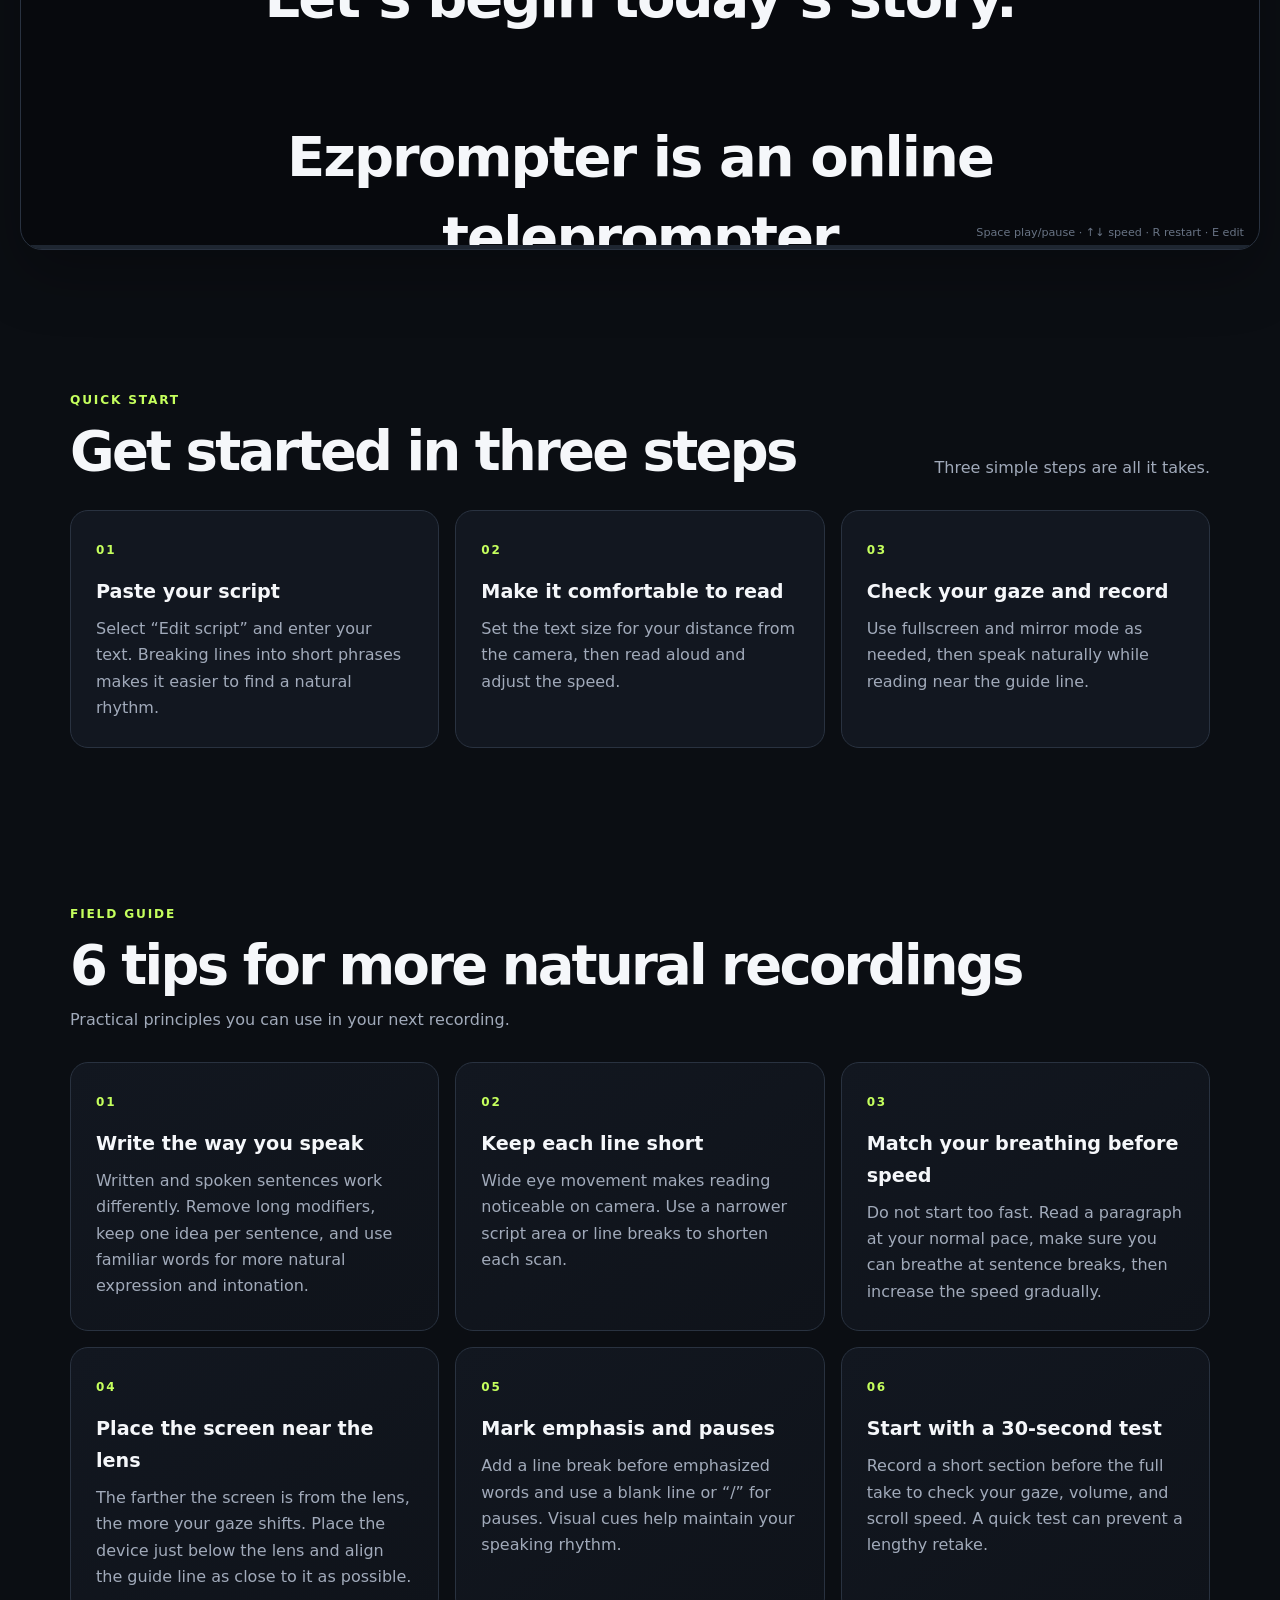
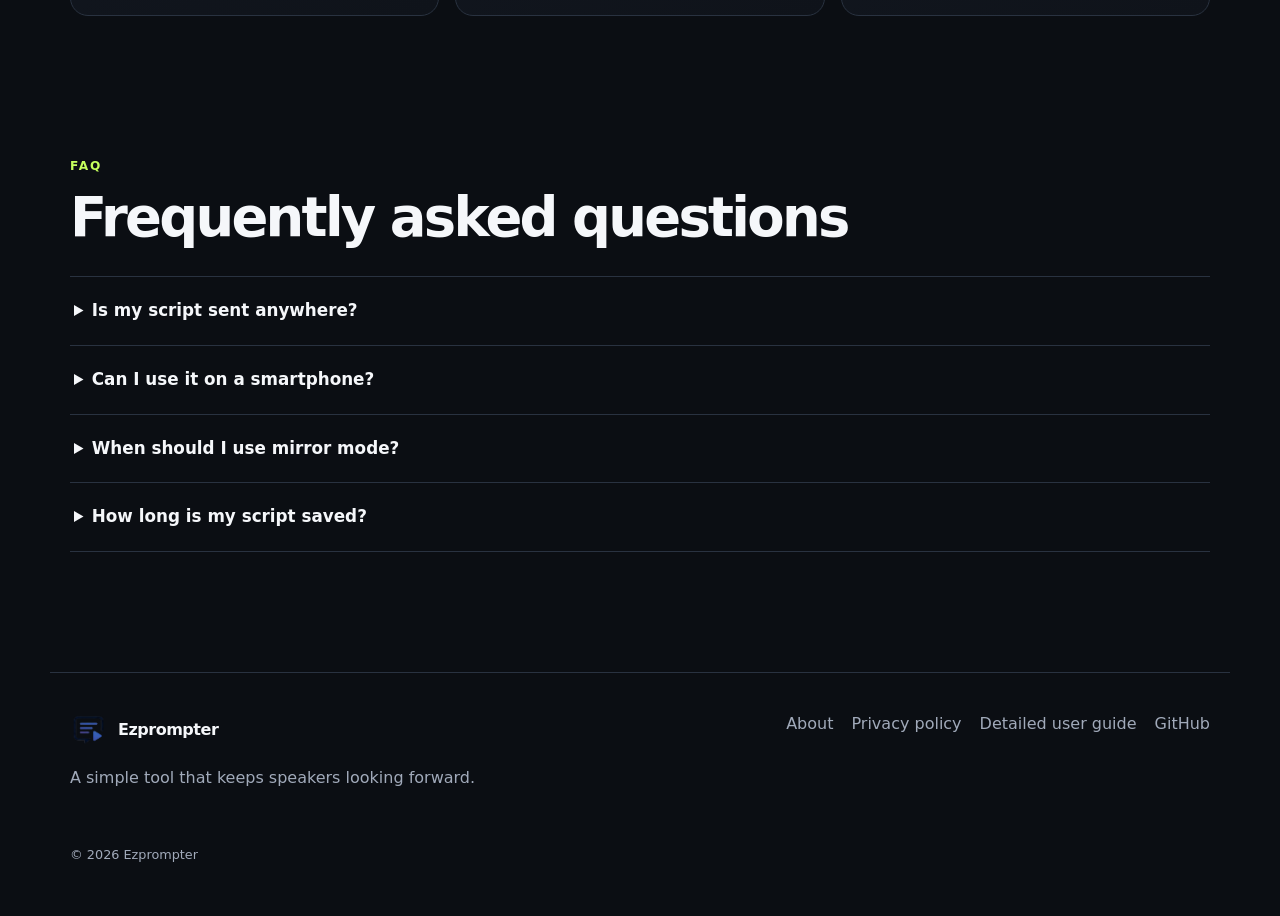
==== commit b349033a: "Add English language support" ====
--- a/index.html
+++ b/index.html
@@ -28,6 +28,7 @@
       <a href="#tips">촬영 팁</a>
       <a href="about.html">소개</a>
     </nav>
+    <label class="language-picker"><span class="visually-hidden">언어 선택</span><select id="languageSelect" aria-label="언어 선택"><option value="ko">한국어</option><option value="en">English</option></select></label>
     <a class="header-cta" href="#prompter">바로 시작</a>
   </header>
 
@@ -122,6 +123,7 @@
     <nav aria-label="하단 메뉴"><a href="about.html">서비스 소개</a><a href="privacy.html">개인정보처리방침</a><a href="guide.html">상세 사용 가이드</a><a href="https://github.com/yoonhellokang/easy-prompter">GitHub</a></nav>
     <p class="copyright">© 2026 Ezprompter</p>
   </footer>
+  <script src="i18n.js"></script>
   <script src="app.js"></script>
 </body>
 </html>
--- a/styles.css
+++ b/styles.css
@@ -1 +1,33 @@
 :root{--bg:#0b0e13;--surface:#121720;--surface-2:#181f2b;--line:#293240;--text:#f5f7fa;--muted:#a1aaba;--accent:#c5ff5d;--blue:#79e6ff;--max:1180px;--radius:22px}*{box-sizing:border-box}html{scroll-behavior:smooth}body{margin:0;background:var(--bg);color:var(--text);font-family:Inter,Pretendard,"Noto Sans KR",system-ui,sans-serif;line-height:1.65}a{color:inherit}button,input{font:inherit}.skip-link{position:fixed;left:12px;top:-60px;z-index:100;background:var(--accent);color:#111;padding:10px 16px;border-radius:8px}.skip-link:focus{top:12px}.site-header{position:sticky;top:0;z-index:20;display:flex;align-items:center;gap:24px;padding:14px max(20px,calc((100vw - var(--max))/2));background:rgba(11,14,19,.9);border-bottom:1px solid var(--line);backdrop-filter:blur(16px)}.brand{display:flex;align-items:center;gap:10px;text-decoration:none;font-weight:850;letter-spacing:-.03em;white-space:nowrap}.brand-mark{display:grid;place-items:center;width:34px;height:34px;border-radius:10px;background:var(--accent);color:#111;font-weight:950}.site-header nav{display:none;margin-left:auto;gap:24px}.site-header nav a,footer nav a{color:var(--muted);text-decoration:none}.site-header nav a:hover,footer nav a:hover{color:var(--text)}.header-cta{margin-left:auto;padding:9px 14px;border-radius:10px;background:var(--text);color:var(--bg);font-weight:750;text-decoration:none}.hero{max-width:var(--max);margin:auto;padding:76px 20px 70px;display:grid;gap:50px;align-items:center}.eyebrow{margin:0 0 12px;color:var(--accent);font-size:.76rem;font-weight:850;letter-spacing:.15em}.hero h1{margin:0;font-size:clamp(2.8rem,9vw,5.8rem);line-height:1.02;letter-spacing:-.065em}.hero-description{max-width:650px;margin:26px 0;color:var(--muted);font-size:clamp(1rem,2vw,1.16rem)}.hero-actions{display:flex;flex-wrap:wrap;gap:12px}.button{padding:13px 18px;border-radius:12px;text-decoration:none;font-weight:800}.button.primary{background:var(--accent);color:#10140a}.button.secondary{border:1px solid var(--line);background:var(--surface)}.trust-list{display:flex;flex-wrap:wrap;gap:8px 22px;margin:26px 0 0;padding:0;list-style:none;color:var(--muted);font-size:.88rem}.trust-list li:before{content:"✓";margin-right:7px;color:var(--accent)}.hero-preview{min-height:390px;padding:18px;border:1px solid #344052;border-radius:26px;background:linear-gradient(145deg,#171d28,#0b0e13);box-shadow:0 35px 80px rgba(0,0,0,.35);overflow:hidden}.preview-bar{display:flex;align-items:center;gap:7px;color:#778194;font-size:.72rem}.preview-bar i{width:8px;height:8px;border-radius:50%;background:#3c4657}.preview-bar span{margin-left:auto}.hero-preview p{margin:100px 0;text-align:center;font-size:clamp(1.5rem,4vw,2.5rem);line-height:1.4}.hero-preview strong{color:var(--accent)}.preview-line{position:relative;top:144px;height:1px;background:linear-gradient(90deg,transparent,var(--accent),transparent)}.preview-progress{height:3px;background:#27303e}.preview-progress span{display:block;width:42%;height:100%;background:linear-gradient(90deg,var(--accent),var(--blue))}.prompter-section,.content-section{max-width:var(--max);margin:auto;padding:70px 20px}.prompter-section{max-width:1280px}.section-heading{display:flex;flex-wrap:wrap;justify-content:space-between;align-items:end;gap:12px;margin-bottom:28px}.section-heading h2{margin:0;font-size:clamp(2rem,5vw,3.4rem);line-height:1.1;letter-spacing:-.05em}.section-heading>p{max-width:440px;margin:0;color:var(--muted)}.prompter-app{overflow:hidden;border:1px solid var(--line);border-radius:var(--radius);background:#07090d;box-shadow:0 25px 60px rgba(0,0,0,.25)}.controls{display:flex;flex-wrap:wrap;align-items:center;gap:14px;padding:14px;background:var(--surface);border-bottom:1px solid var(--line)}.controls label{display:grid;grid-template-columns:auto minmax(80px,1fr) 36px;align-items:center;gap:8px;flex:1;min-width:165px;color:var(--muted);font-size:.78rem;font-weight:800}.controls input{width:100%;accent-color:var(--accent)}.controls output{color:var(--text);font-variant-numeric:tabular-nums}.control-buttons{display:flex;flex-wrap:wrap;gap:7px;width:100%}.control-buttons button{min-height:42px;padding:8px 11px;border:1px solid var(--line);border-radius:10px;background:var(--surface-2);color:var(--text);cursor:pointer}.control-buttons button[aria-pressed=true]{border-color:var(--accent);color:var(--accent)}.control-buttons .play-button{margin-left:auto;min-width:80px;background:var(--accent);border-color:var(--accent);color:#10140a;font-weight:900}.stage{position:relative;height:min(68vh,670px);min-height:430px;overflow:hidden}.script-scroller{position:absolute;inset:0;overflow-y:auto;scrollbar-width:none}.script-scroller::-webkit-scrollbar{display:none}.script{width:min(88%,1000px);margin:auto;padding:18vh 0 80vh;font-size:56px;line-height:1.42;font-weight:750;letter-spacing:-.035em;text-align:center;white-space:pre-wrap}.script[contenteditable=true]{cursor:text;outline:1px dashed var(--accent);outline-offset:-8px}.reading-line{pointer-events:none;position:absolute;left:3%;right:3%;top:20%;height:1px;background:linear-gradient(90deg,transparent,var(--accent),transparent);opacity:.7}.progress{position:absolute;bottom:0;left:0;right:0;height:4px;background:#1e2631}.progress span{display:block;width:0;height:100%;background:linear-gradient(90deg,var(--accent),var(--blue))}.keyboard-hint{position:absolute;right:15px;bottom:7px;margin:0;color:#687384;font-size:.7rem}.status{position:absolute;width:1px;height:1px;overflow:hidden;clip:rect(0 0 0 0)}.mirror .script{transform:scaleX(-1)}.steps{display:grid;gap:16px;padding:0;list-style:none;counter-reset:step}.steps li,.article-grid article{padding:25px;border:1px solid var(--line);border-radius:18px;background:var(--surface)}.steps span,.article-grid span{color:var(--accent);font-size:.75rem;font-weight:900;letter-spacing:.15em}.steps h3,.article-grid h3{margin:14px 0 8px;font-size:1.2rem}.steps p,.article-grid p{margin:0;color:var(--muted)}.tips-section{max-width:var(--max)}.article-grid{display:grid;gap:16px}.article-grid article{background:linear-gradient(145deg,var(--surface),#0f131a)}.faq-list{border-top:1px solid var(--line)}details{border-bottom:1px solid var(--line);padding:20px 4px}summary{cursor:pointer;font-weight:800;font-size:1.05rem}details p{max-width:850px;color:var(--muted)}footer{max-width:var(--max);margin:50px auto 0;padding:38px 20px;border-top:1px solid var(--line);display:grid;gap:24px;color:var(--muted)}.footer-brand{color:var(--text)}footer nav{display:flex;flex-wrap:wrap;gap:18px}.copyright{font-size:.8rem}@media(min-width:720px){.site-header nav{display:flex}.header-cta{margin-left:0}.hero{grid-template-columns:1.08fr .92fr;padding-top:110px;padding-bottom:100px}.steps{grid-template-columns:repeat(3,1fr)}.article-grid{grid-template-columns:repeat(2,1fr)}footer{grid-template-columns:1fr auto;align-items:start}.copyright{grid-column:1/-1}.controls{flex-wrap:nowrap}.control-buttons{width:auto;flex:none}}@media(min-width:1050px){.article-grid{grid-template-columns:repeat(3,1fr)}}@media(max-width:520px){.header-cta{display:none}.hero{padding-top:55px}.stage{min-height:480px}.script{font-size:42px}.keyboard-hint{display:none}.control-buttons button{flex:1}.control-buttons .play-button{margin-left:0}.section-heading{align-items:start}}
+/* 언어 선택기를 헤더 안에서 작고 일관된 터치 대상으로 표시한다. */
+.language-picker {
+  margin-left: auto;
+}
+
+.language-picker select {
+  min-height: 44px;
+  padding: 0.5rem 1.8rem 0.5rem 0.7rem;
+  color: var(--text);
+  background: var(--surface);
+  border: 1px solid var(--line);
+  border-radius: 0.55rem;
+  font: inherit;
+}
+
+@media (min-width: 720px) {
+  .language-picker {
+    margin-left: 0;
+  }
+}
+
+.visually-hidden {
+  position: absolute;
+  width: 1px;
+  height: 1px;
+  padding: 0;
+  margin: -1px;
+  overflow: hidden;
+  clip: rect(0, 0, 0, 0);
+  white-space: nowrap;
+  border: 0;
+}
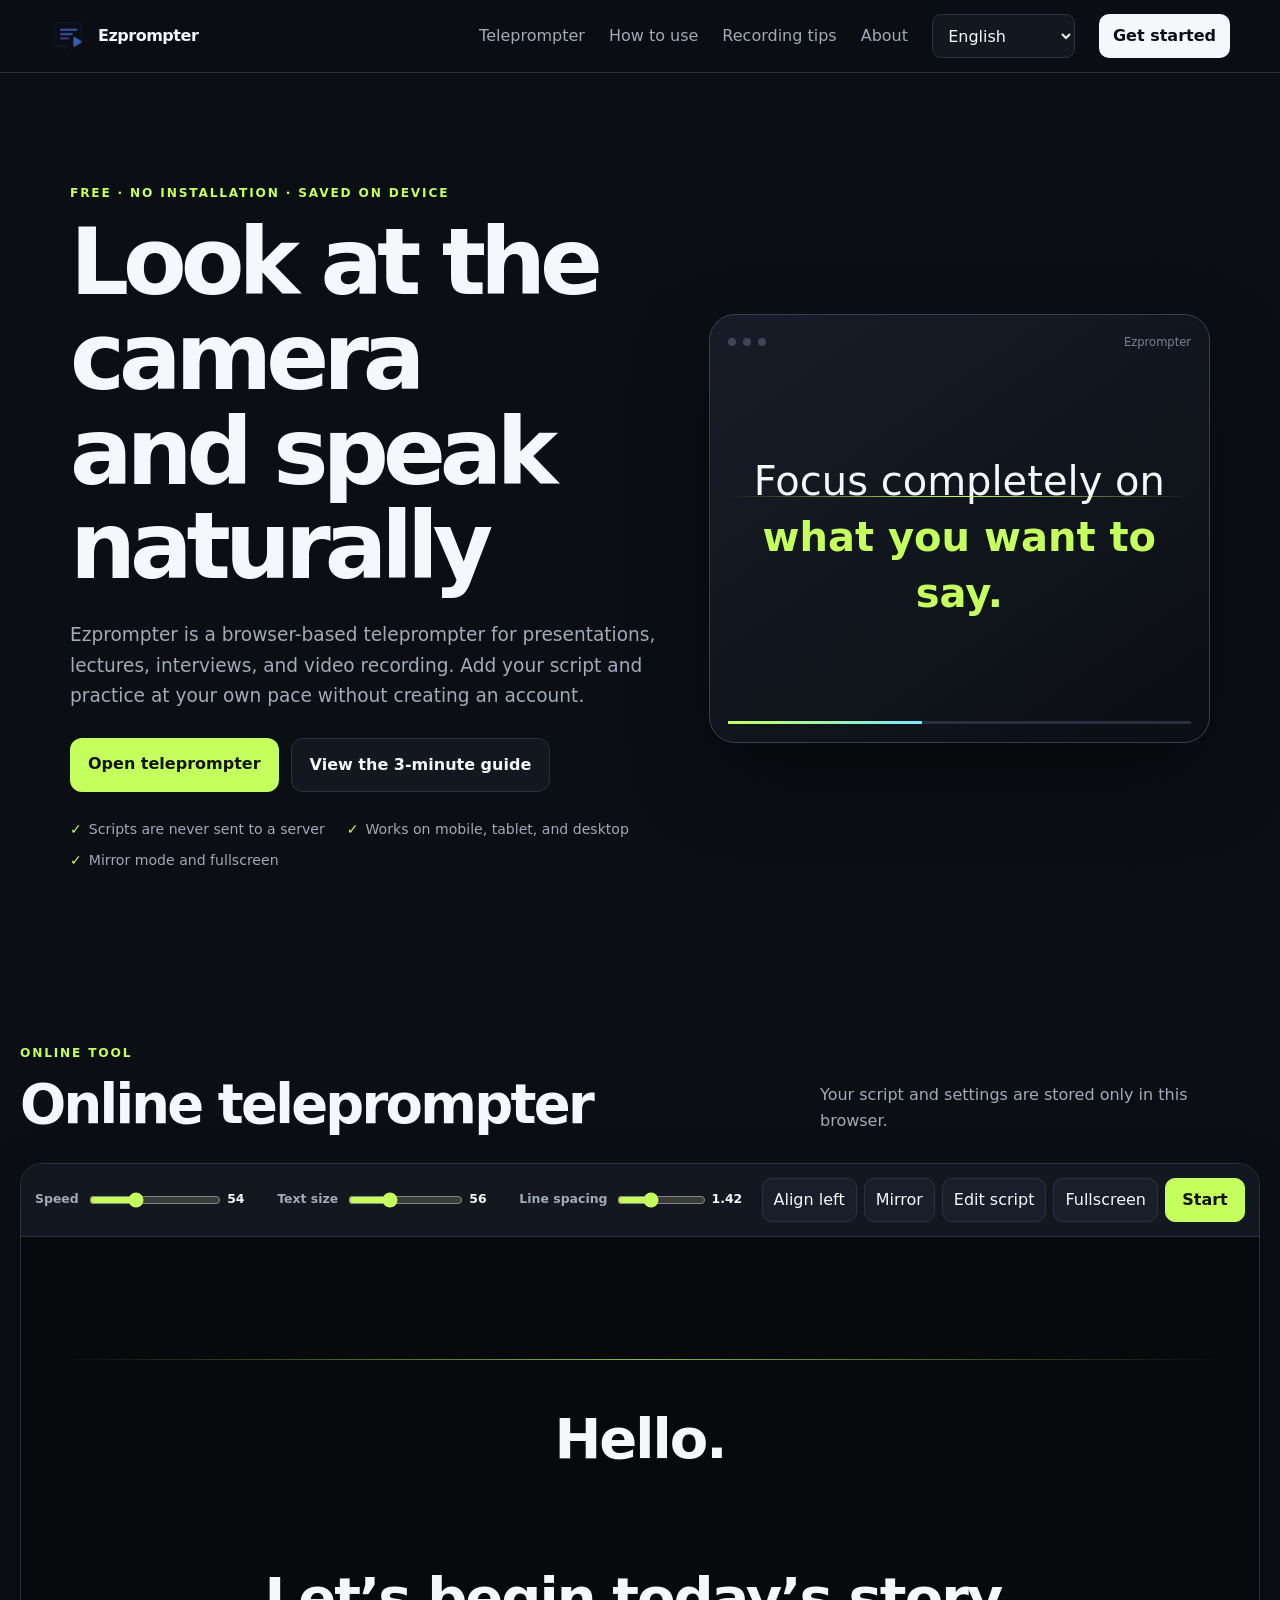
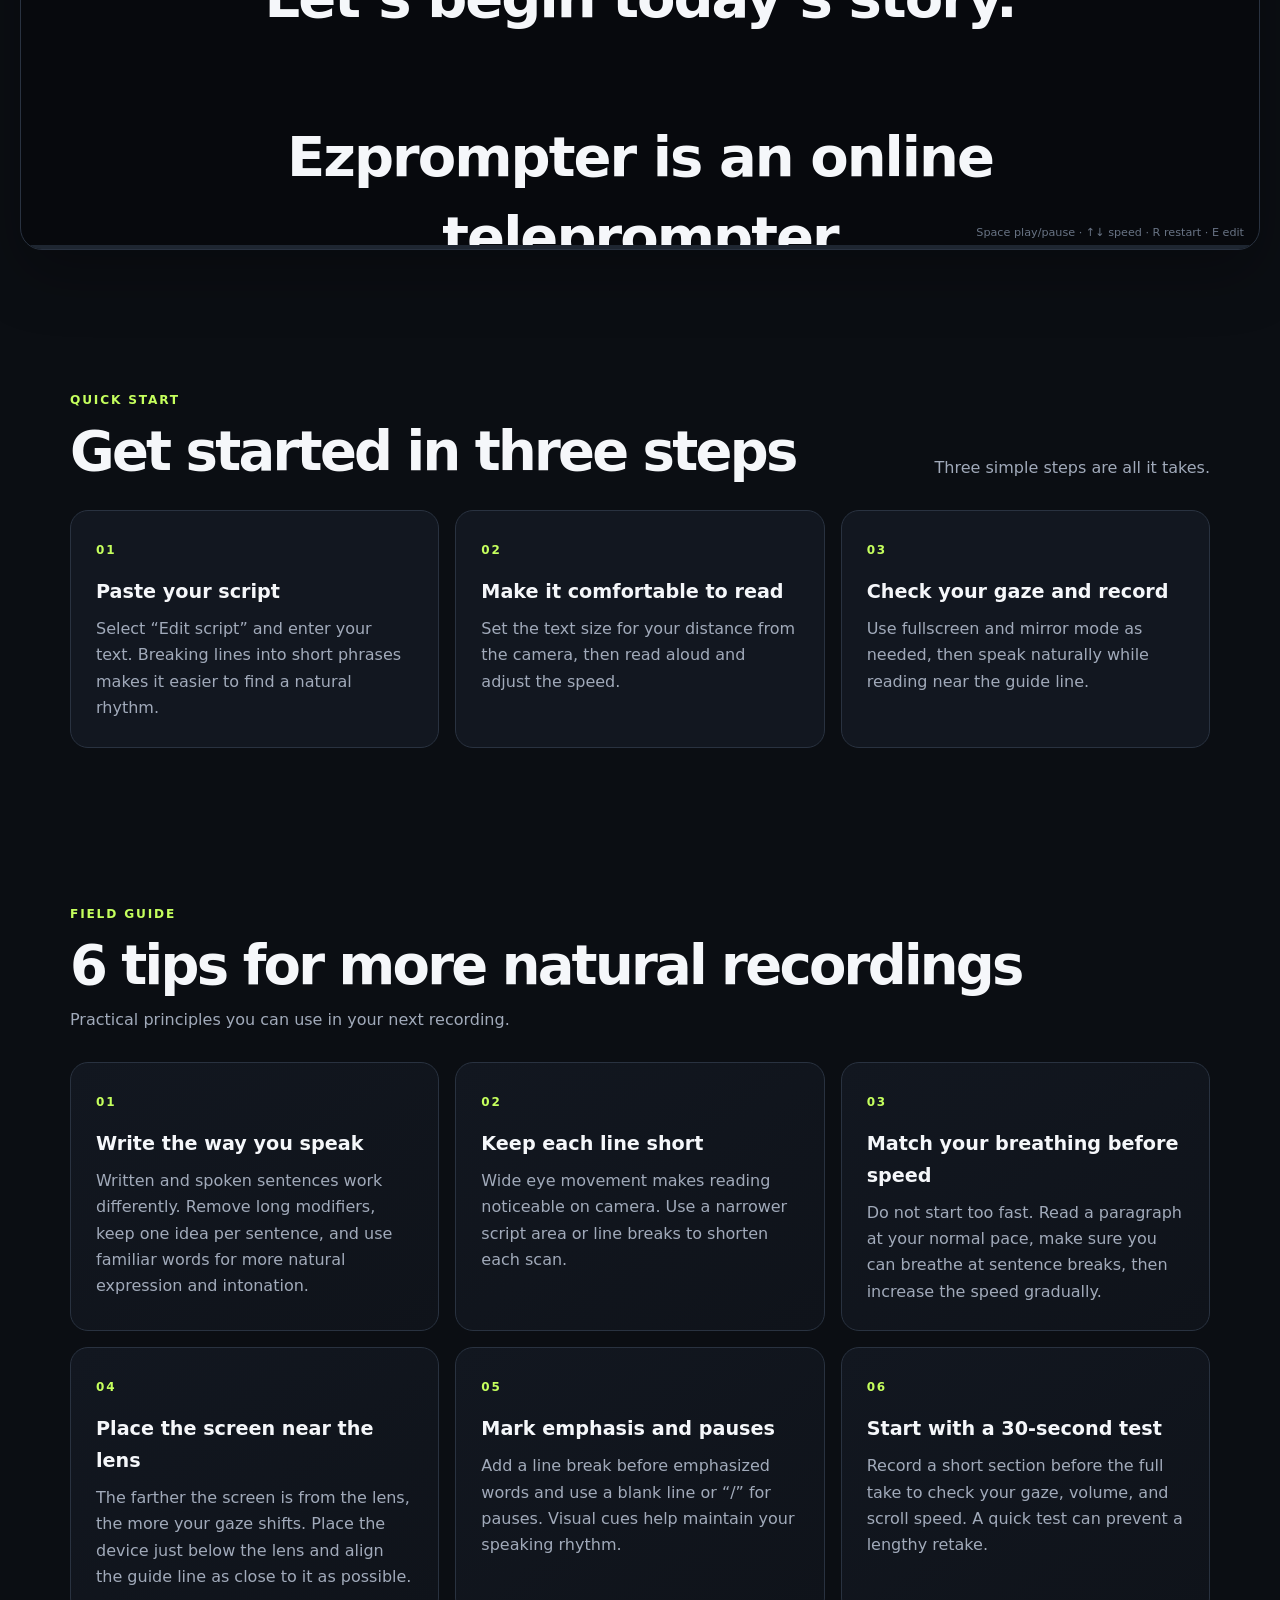
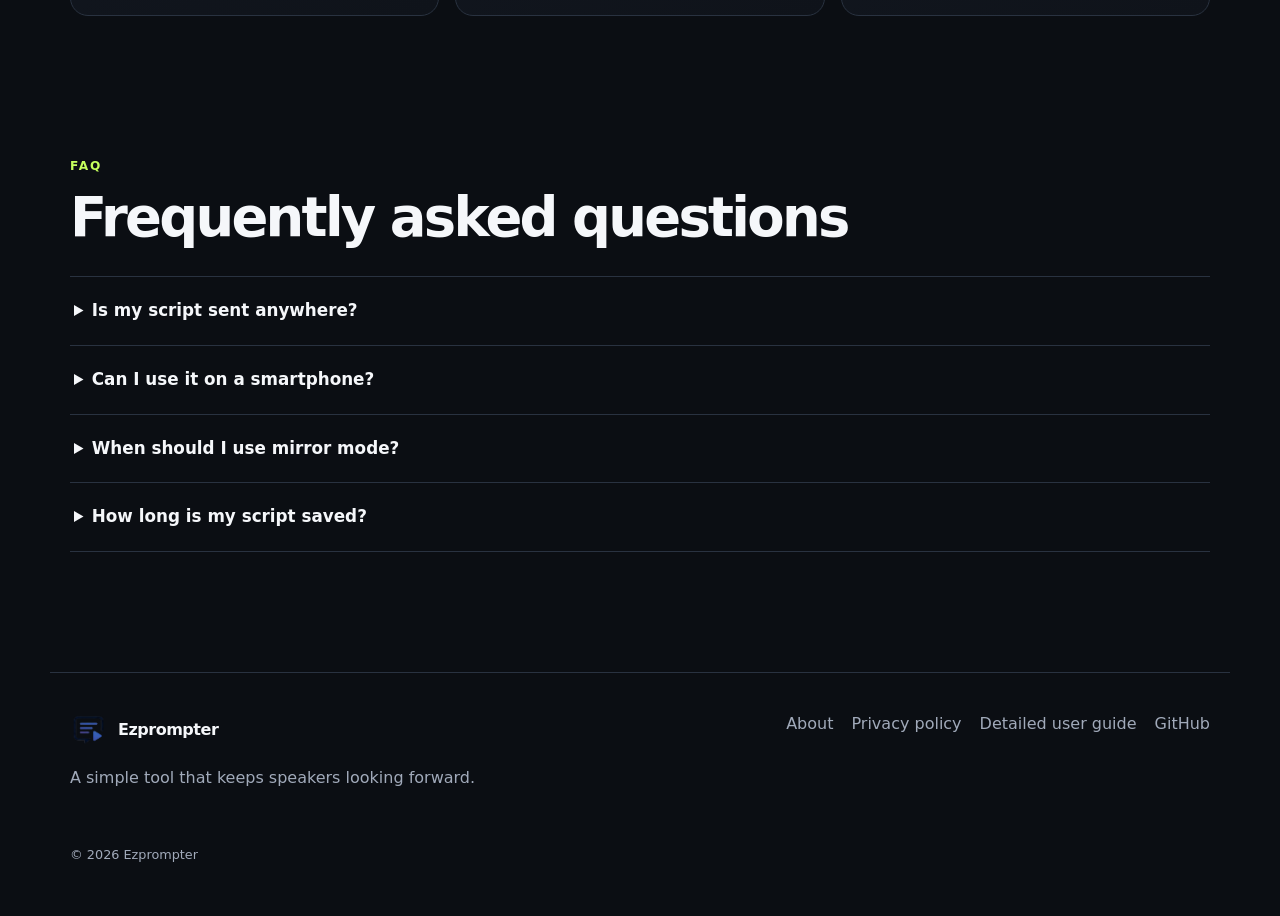
==== commit 77a30d31: "Add multilingual language support" ====
--- a/index.html
+++ b/index.html
@@ -28,7 +28,7 @@
       <a href="#tips">촬영 팁</a>
       <a href="about.html">소개</a>
     </nav>
-    <label class="language-picker"><span class="visually-hidden">언어 선택</span><select id="languageSelect" aria-label="언어 선택"><option value="ko">한국어</option><option value="en">English</option></select></label>
+    <label class="language-picker"><span class="visually-hidden">언어 선택</span><select id="languageSelect" aria-label="언어 선택"><option value="ko">한국어</option><option value="en">English</option><option value="zh-CN">简体中文</option><option value="hi">हिन्दी</option><option value="ja">日本語</option><option value="pt-BR">Português</option></select></label>
     <a class="header-cta" href="#prompter">바로 시작</a>
   </header>
 
@@ -123,7 +123,7 @@
     <nav aria-label="하단 메뉴"><a href="about.html">서비스 소개</a><a href="privacy.html">개인정보처리방침</a><a href="guide.html">상세 사용 가이드</a><a href="https://github.com/yoonhellokang/easy-prompter">GitHub</a></nav>
     <p class="copyright">© 2026 Ezprompter</p>
   </footer>
-  <script src="i18n.js"></script>
-  <script src="app.js"></script>
+  <script src="i18n.js?v=725b9da"></script>
+  <script src="app.js?v=62d0e1c"></script>
 </body>
 </html>
